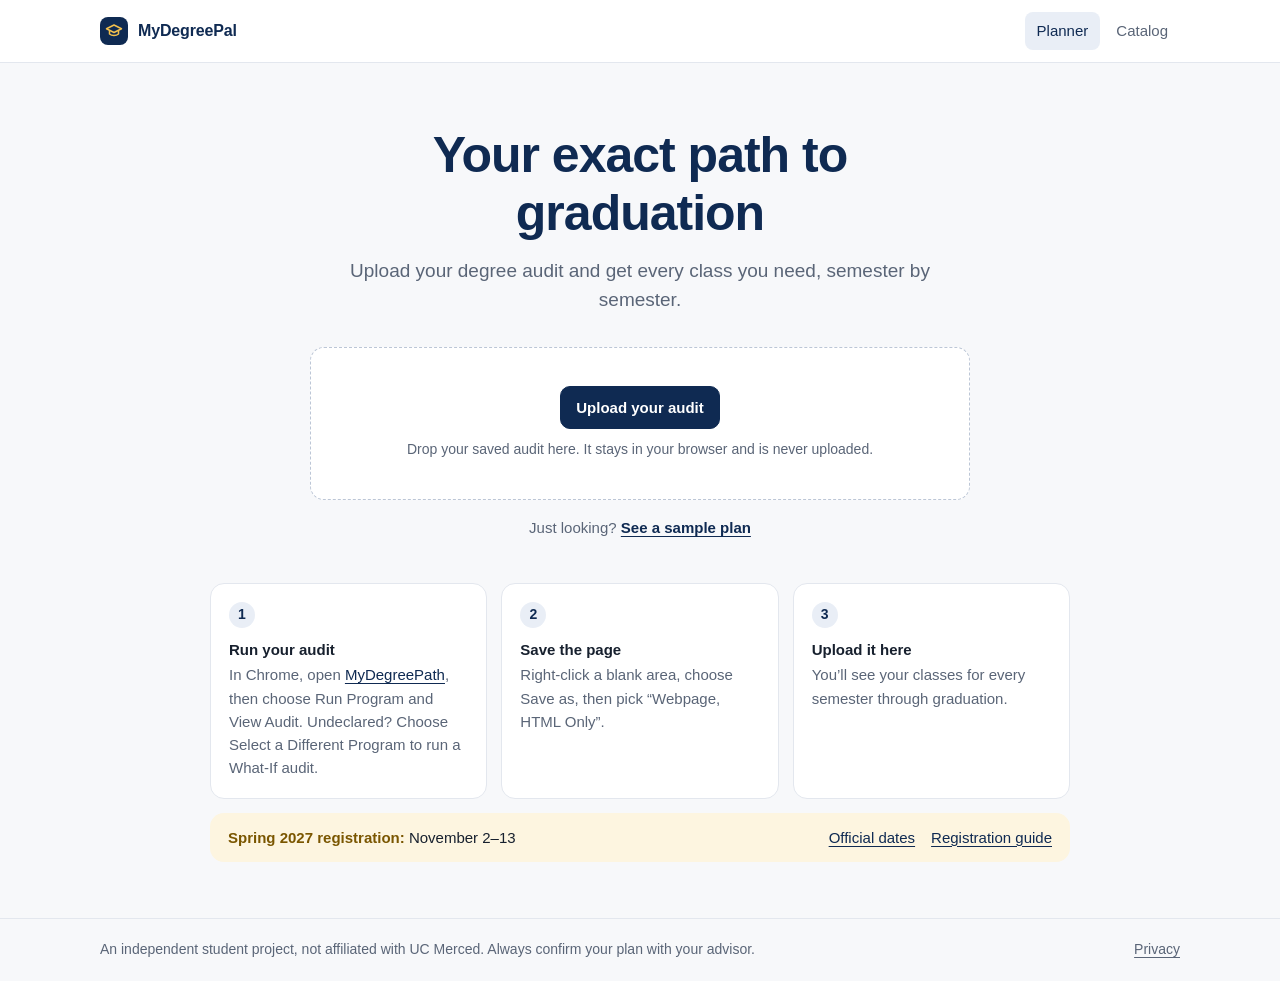
==== index.html @ 47ea7c21 "Mirror of live mydegreepal.vercel.app (2026-11-03)" ====
<!doctype html>
<html lang="en">
<head>
  <meta charset="utf-8">
  <meta name="viewport" content="width=device-width, initial-scale=1">
  <title>MyDegreePal — Your exact path to graduation</title>
  <meta name="description" content="Upload your UC Merced degree audit and get every class you need, semester by semester, to graduate on time.">
  <link rel="stylesheet" href="css/style.css">
</head>
<body>
  <a class="skip" href="#main">Skip to content</a>
  <header class="site-header">
    <div class="wrap">
      <a class="brand" href="index.html" id="home-link">
        <span class="brand-mark" aria-hidden="true"><svg width="18" height="18" viewBox="0 0 24 24" fill="none" stroke="#f3c04d" stroke-width="2" stroke-linecap="round" stroke-linejoin="round"><path d="M2 9l10-5 10 5-10 5z"/><path d="M6 11.5V16c3 2.5 9 2.5 12 0v-4.5"/></svg></span>
        MyDegreePal
      </a>
      <nav class="site-nav" aria-label="Main">
        <a href="index.html" aria-current="page">Planner</a>
        <a href="catalog.html">Catalog</a>
      </nav>
    </div>
  </header>

  <main id="main">
    <section id="landing" class="wrap">
      <div class="hero">
        <h1>Your exact path to graduation</h1>
        <p class="lede">Upload your degree audit and get every class you need, semester by semester.</p>
        <div class="dropzone" id="dropzone">
          <span class="btn btn-primary">Upload your audit</span>
          <input id="audit-file" type="file" accept=".html,.htm" aria-label="Upload your degree audit">
          <p class="hint">Drop your saved audit here. It stays in your browser and is never uploaded.</p>
        </div>
        <p class="upload-error" id="upload-error" role="alert" hidden></p>
        <p class="alt-action">Just looking? <button class="link-btn" id="sample-btn" type="button">See a sample plan</button></p>
      </div>

      <ol class="steps" aria-label="How to get your audit">
        <li><strong>Run your audit</strong>In Chrome, open <a href="https://ucmerced.uachieve.com/selfservice/" target="_blank" rel="noreferrer">MyDegreePath</a>, then choose Run Program and View Audit. Undeclared? Choose Select a Different Program to run a What-If audit.</li>
        <li><strong>Save the page</strong>Right-click a blank area, choose Save as, then pick “Webpage, HTML Only”.</li>
        <li><strong>Upload it here</strong>You’ll see your classes for every semester through graduation.</li>
      </ol>

      <div class="notice">
        <span><strong>Spring 2027 registration:</strong> November 2–13</span>
        <span class="notice-links">
          <a href="https://registrar.ucmerced.edu/schedules/academic-calendar/academic-calendar-2026-2027" target="_blank" rel="noreferrer">Official dates</a>
          <a href="https://registrar.ucmerced.edu/register" target="_blank" rel="noreferrer">Registration guide</a>
        </span>
      </div>
    </section>

    <section id="plan" class="wrap plan" hidden></section>
  </main>

  <footer class="site-footer">
    <div class="wrap">
      <span>An independent student project, not affiliated with UC Merced. Always confirm your plan with your advisor.</span>
      <a href="privacy.html">Privacy</a>
    </div>
  </footer>

  <script src="js/audit.js"></script>
  <script src="js/planner.js"></script>
  <script src="js/app.js"></script>
</body>
</html>
---- css/style.css ----
:root {
  --navy: #0f2a52;
  --navy-soft: #e9eef6;
  --gold: #e6a817;
  --gold-soft: #fdf5e0;
  --gold-ink: #7a5600;
  --green: #17734a;
  --green-soft: #e4f4ec;
  --red: #a93226;
  --red-soft: #fbeae8;
  --ink: #17202e;
  --muted: #5a6577;
  --line: #e3e7ee;
  --bg: #f7f8fa;
  --card: #fff;
  --radius: 14px;
  --shadow: 0 1px 2px rgba(15, 42, 82, .05);
}

* { box-sizing: border-box; }
html { -webkit-text-size-adjust: 100%; }
body {
  margin: 0; background: var(--bg); color: var(--ink);
  font: 16px/1.55 -apple-system, BlinkMacSystemFont, "Segoe UI", Roboto, "Helvetica Neue", Arial, sans-serif;
  display: flex; flex-direction: column; min-height: 100vh;
}
main { flex: 1; width: 100%; }
h1, h2, h3 { line-height: 1.15; margin: 0; letter-spacing: -.02em; }
p { margin: 0; }
a { color: var(--navy); text-underline-offset: 3px; }
button, select, input { font: inherit; color: inherit; }
button { cursor: pointer; }
:focus-visible { outline: 2px solid var(--navy); outline-offset: 2px; border-radius: 6px; }
[hidden] { display: none !important; }

.skip { position: absolute; left: -999px; }
.skip:focus { left: 12px; top: 12px; background: #fff; padding: 8px 12px; z-index: 20; }
.wrap { max-width: 1120px; margin: 0 auto; padding: 0 20px; }

/* header */
.site-header { background: #fff; border-bottom: 1px solid var(--line); position: sticky; top: 0; z-index: 10; }
.site-header .wrap { display: flex; align-items: center; justify-content: space-between; height: 62px; }
.brand { display: flex; align-items: center; gap: 10px; font-weight: 700; color: var(--navy); text-decoration: none; letter-spacing: -.01em; }
.brand-mark { width: 28px; height: 28px; border-radius: 8px; background: var(--navy); display: grid; place-items: center; }
.site-nav { display: flex; gap: 4px; }
.site-nav a { padding: 7px 12px; border-radius: 8px; color: var(--muted); text-decoration: none; font-size: 15px; font-weight: 500; }
.site-nav a:hover { color: var(--navy); background: var(--bg); }
.site-nav a[aria-current="page"] { color: var(--navy); background: var(--navy-soft); }

/* footer */
.site-footer { border-top: 1px solid var(--line); margin-top: 56px; padding: 20px 0; color: var(--muted); font-size: 14px; }
.site-footer .wrap { display: flex; justify-content: space-between; gap: 16px; flex-wrap: wrap; }
.site-footer a { color: var(--muted); }

/* buttons */
.btn { display: inline-flex; align-items: center; justify-content: center; gap: 8px; border: 1px solid var(--line); background: #fff; color: var(--navy); font-weight: 600; font-size: 15px; padding: 9px 15px; border-radius: 10px; text-decoration: none; }
.btn:hover { border-color: #c5cdda; }
.btn-primary { background: var(--navy); border-color: var(--navy); color: #fff; }
.btn-primary:hover { background: #17396c; border-color: #17396c; }
.link-btn { background: none; border: 0; padding: 0; color: var(--navy); font-weight: 600; text-decoration: underline; text-underline-offset: 3px; }

/* landing */
.hero { max-width: 660px; margin: 0 auto; padding: 64px 0 0; text-align: center; }
.hero h1 { font-size: clamp(34px, 6vw, 50px); font-weight: 750; color: var(--navy); }
.hero .lede { margin-top: 14px; font-size: 19px; color: var(--muted); }
.dropzone { position: relative; margin-top: 32px; background: #fff; border: 1.5px dashed #bcc6d6; border-radius: var(--radius); padding: 38px 24px; transition: border-color .15s, background .15s; }
.dropzone:hover, .dropzone.over { border-color: var(--navy); background: #fbfcfe; }
.dropzone input { position: absolute; inset: 0; width: 100%; height: 100%; opacity: 0; cursor: pointer; }
.dropzone:focus-within { outline: 2px solid var(--navy); outline-offset: 2px; }
.dropzone .hint { margin-top: 10px; font-size: 14px; color: var(--muted); }
.upload-error { margin-top: 14px; padding: 11px 14px; border-radius: 10px; background: var(--red-soft); color: var(--red); font-size: 15px; text-align: left; }
.alt-action { margin-top: 16px; font-size: 15px; color: var(--muted); }
.steps { list-style: none; counter-reset: s; margin: 44px auto 0; padding: 0; max-width: 860px; display: grid; grid-template-columns: repeat(3, 1fr); gap: 14px; text-align: left; }
.steps li { counter-increment: s; background: #fff; border: 1px solid var(--line); border-radius: var(--radius); padding: 18px; font-size: 15px; color: var(--muted); }
.steps li::before { content: counter(s); display: grid; place-items: center; width: 26px; height: 26px; margin-bottom: 10px; border-radius: 50%; background: var(--navy-soft); color: var(--navy); font-weight: 700; font-size: 14px; }
.steps strong { display: block; color: var(--ink); margin-bottom: 2px; }
.notice { max-width: 860px; margin: 14px auto 0; background: var(--gold-soft); border-radius: var(--radius); padding: 13px 18px; font-size: 15px; display: flex; justify-content: space-between; gap: 12px; flex-wrap: wrap; }
.notice strong { color: var(--gold-ink); }
.notice-links { display: flex; gap: 16px; }

/* plan summary */
.plan { padding-top: 30px; }
.eyebrow { font-size: 15px; color: var(--muted); }
.result-head { display: flex; align-items: flex-start; justify-content: space-between; gap: 16px; flex-wrap: wrap; }
.result-title { display: flex; align-items: center; gap: 12px; flex-wrap: wrap; margin-top: 6px; }
.result-title h1 { font-size: clamp(28px, 4.6vw, 38px); color: var(--navy); font-weight: 750; }
.chip { display: inline-block; font-size: 13px; font-weight: 650; padding: 3px 10px; border-radius: 999px; white-space: nowrap; }
.chip-good { background: var(--green-soft); color: var(--green); }
.chip-warn { background: var(--red-soft); color: var(--red); }
.chip-info { background: var(--navy-soft); color: var(--navy); }
.chip-gold { background: var(--gold-soft); color: var(--gold-ink); }
.chip-plain { background: var(--bg); color: var(--muted); }
.result-sub { margin-top: 8px; color: var(--muted); max-width: 680px; }
.head-actions { display: flex; gap: 8px; }

.progress { margin-top: 22px; background: #fff; border: 1px solid var(--line); border-radius: var(--radius); padding: 16px 18px; box-shadow: var(--shadow); }
.bar { display: flex; height: 10px; border-radius: 999px; overflow: hidden; background: var(--line); }
.bar span { display: block; }
.bar .b-done { background: var(--navy); }
.bar .b-now { background: #6f8ab3; }
.bar .b-plan { background: var(--gold); }
.legend { display: flex; flex-wrap: wrap; gap: 6px 20px; margin-top: 11px; font-size: 14px; color: var(--muted); }
.legend i { display: inline-block; width: 9px; height: 9px; border-radius: 50%; margin-right: 6px; }
.legend b { color: var(--ink); font-weight: 650; }

.controls { display: flex; flex-wrap: wrap; gap: 14px 26px; align-items: flex-end; margin-top: 18px; }
.control label, .control .label { display: block; font-size: 13px; font-weight: 600; color: var(--muted); margin-bottom: 5px; }
.control select { background: #fff; border: 1px solid var(--line); border-radius: 9px; padding: 7px 10px; min-width: 190px; }
.segments { display: inline-flex; background: #fff; border: 1px solid var(--line); border-radius: 9px; padding: 2px; }
.segments button { border: 0; background: none; padding: 5px 13px; border-radius: 7px; font-weight: 600; color: var(--muted); }
.segments button[aria-pressed="true"] { background: var(--navy); color: #fff; }
.control label.switch { display: inline-flex; align-items: center; gap: 8px; height: 37px; margin: 0; font-size: 15px; font-weight: 400; color: var(--ink); cursor: pointer; }
.switch input { width: 18px; height: 18px; margin: 0; accent-color: var(--navy); }

.fix { margin-top: 16px; background: var(--gold-soft); border-radius: var(--radius); padding: 13px 18px; display: flex; justify-content: space-between; align-items: center; gap: 12px; flex-wrap: wrap; }

.whatif { margin-top: 20px; background: var(--navy); color: #dfe7f3; border-radius: var(--radius); padding: 20px 22px; }
.whatif h2 { color: #fff; font-size: 20px; margin-bottom: 4px; }
.whatif ol { margin: 12px 0 16px; padding-left: 20px; display: grid; gap: 4px; }
.whatif a { color: #fff; }
.whatif b { color: #fff; font-weight: 600; }
.whatif .btn-primary { background: #f3c04d; border-color: #f3c04d; color: var(--navy); }
.whatif .btn-primary:hover { background: #f7cf72; border-color: #f7cf72; }

/* layout */
.plan-grid { display: grid; grid-template-columns: minmax(0, 1fr) 300px; gap: 22px; margin-top: 22px; align-items: start; }
.semesters { display: grid; gap: 16px; }

.semester { background: #fff; border: 1px solid var(--line); border-radius: var(--radius); box-shadow: var(--shadow); overflow: hidden; }
.semester-head { display: flex; align-items: center; justify-content: space-between; gap: 10px; padding: 14px 18px; border-bottom: 1px solid var(--line); }
.semester-head h2 { font-size: 19px; color: var(--navy); white-space: nowrap; }
.semester-meta { display: flex; align-items: center; gap: 10px; font-size: 14px; color: var(--muted); white-space: nowrap; }
.semester-note { padding: 9px 18px; background: var(--gold-soft); color: var(--gold-ink); font-size: 14px; }
.course-list { list-style: none; margin: 0; padding: 0; }
.course + .course { border-top: 1px solid var(--line); }
.course-row { width: 100%; display: grid; grid-template-columns: 92px minmax(0, 1fr) auto 26px 16px; gap: 10px; align-items: center; background: none; border: 0; text-align: left; padding: 11px 18px; }
.course-row:hover { background: #fafbfd; }
.c-code { font-weight: 700; color: var(--navy); white-space: nowrap; font-size: 15px; }
.c-title { display: block; font-weight: 500; overflow: hidden; text-overflow: ellipsis; }
.c-why { display: block; font-size: 13.5px; color: var(--muted); overflow: hidden; text-overflow: ellipsis; white-space: nowrap; }
.c-units { text-align: right; font-variant-numeric: tabular-nums; color: var(--muted); font-size: 15px; }
.chev { width: 14px; height: 14px; color: #9aa5b5; transition: transform .15s; }
.course-row[aria-expanded="true"] .chev { transform: rotate(90deg); }
.course-detail { padding: 2px 18px 16px 120px; font-size: 15px; color: var(--muted); display: grid; gap: 9px; }
.course-detail b { color: var(--ink); font-weight: 600; }
.course-detail ul { margin: 0; padding-left: 18px; }
.swap { display: flex; align-items: center; gap: 8px; flex-wrap: wrap; }
.swap select { background: #fff; border: 1px solid var(--line); border-radius: 8px; padding: 5px 8px; max-width: 100%; }
.slot .c-code { color: var(--gold-ink); font-weight: 650; }

/* sidebar */
.rail { display: grid; gap: 16px; position: sticky; top: 78px; }
.panel { background: #fff; border: 1px solid var(--line); border-radius: var(--radius); padding: 16px 18px; font-size: 15px; box-shadow: var(--shadow); }
.panel h2 { font-size: 16px; color: var(--navy); letter-spacing: -.01em; margin-bottom: 8px; }
.panel ul { margin: 0; padding-left: 18px; display: grid; gap: 6px; color: var(--muted); }
.panel p { color: var(--muted); }
.panel p + p { margin-top: 8px; }

.done { background: #fff; border: 1px solid var(--line); border-radius: var(--radius); padding: 28px; text-align: center; }

/* catalog + article pages */
.page-head { padding: 34px 0 20px; }
.page-head h1 { font-size: 32px; color: var(--navy); }
.page-head p { color: var(--muted); margin-top: 6px; }
.filters { display: grid; grid-template-columns: minmax(0, 1fr) 210px 210px; gap: 10px; }
.filters input, .filters select { width: 100%; background: #fff; border: 1px solid var(--line); border-radius: 10px; padding: 10px 12px; }
.result-count { margin: 16px 0 8px; font-size: 14px; color: var(--muted); }
.catalog-list { background: #fff; border: 1px solid var(--line); border-radius: var(--radius); overflow: hidden; }
.catalog-list details + details { border-top: 1px solid var(--line); }
.catalog-list summary { display: grid; grid-template-columns: 100px minmax(0, 1fr) auto 60px; gap: 10px; align-items: center; padding: 12px 18px; cursor: pointer; list-style: none; }
.catalog-list summary::-webkit-details-marker { display: none; }
.catalog-list summary:hover { background: #fafbfd; }
.catalog-units { text-align: right; color: var(--muted); font-size: 14px; white-space: nowrap; }
.catalog-body { padding: 0 18px 16px 128px; color: var(--muted); font-size: 15px; display: grid; gap: 8px; }
.catalog-body b { color: var(--ink); font-weight: 600; }
.more { display: flex; justify-content: center; margin-top: 16px; }

.article { max-width: 720px; }
.article h2 { font-size: 20px; color: var(--navy); margin: 28px 0 8px; }
.article p { color: #3b4557; }
.article p + p { margin-top: 10px; }

@media (max-width: 900px) {
  .plan-grid { grid-template-columns: minmax(0, 1fr); }
  .rail { position: static; }
  .steps { grid-template-columns: minmax(0, 1fr); }
}
@media (max-width: 620px) {
  .hero { padding-top: 40px; }
  .course-row { grid-template-columns: minmax(0, 1fr) auto 16px; gap: 2px 10px; padding: 11px 14px; }
  .semester-head h2 { font-size: 18px; }
  .semester-meta { gap: 7px; font-size: 13px; }
  .semester-meta .chip { font-size: 12px; padding: 2px 8px; }
  .course-row .c-code { grid-column: 1; }
  .course-row .c-main { grid-column: 1 / -1; grid-row: 2; }
  .course-row .c-tag { display: none; }
  .course-row .c-units { grid-column: 2; grid-row: 1; }
  .course-row .chev { grid-column: 3; grid-row: 1; }
  .c-why { white-space: normal; }
  .course-detail { padding: 2px 14px 14px; }
  .semester-head { padding: 12px 14px; }
  .filters { grid-template-columns: minmax(0, 1fr); }
  .catalog-list summary { grid-template-columns: 84px minmax(0, 1fr) auto; }
  .catalog-list summary .chip { display: none; }
  .catalog-body { padding: 0 18px 14px; }
  .control, .control select { width: 100%; }
}

@media print {
  body { background: #fff; font-size: 12px; }
  .site-header, .site-footer, .controls, .head-actions, .fix, .whatif .btn, .chev, .swap, .rail .no-print { display: none !important; }
  .plan-grid { display: block; }
  .rail { position: static; margin-top: 12px; }
  .semester, .panel, .progress { box-shadow: none; break-inside: avoid; }
  .bar span { -webkit-print-color-adjust: exact; print-color-adjust: exact; }
}
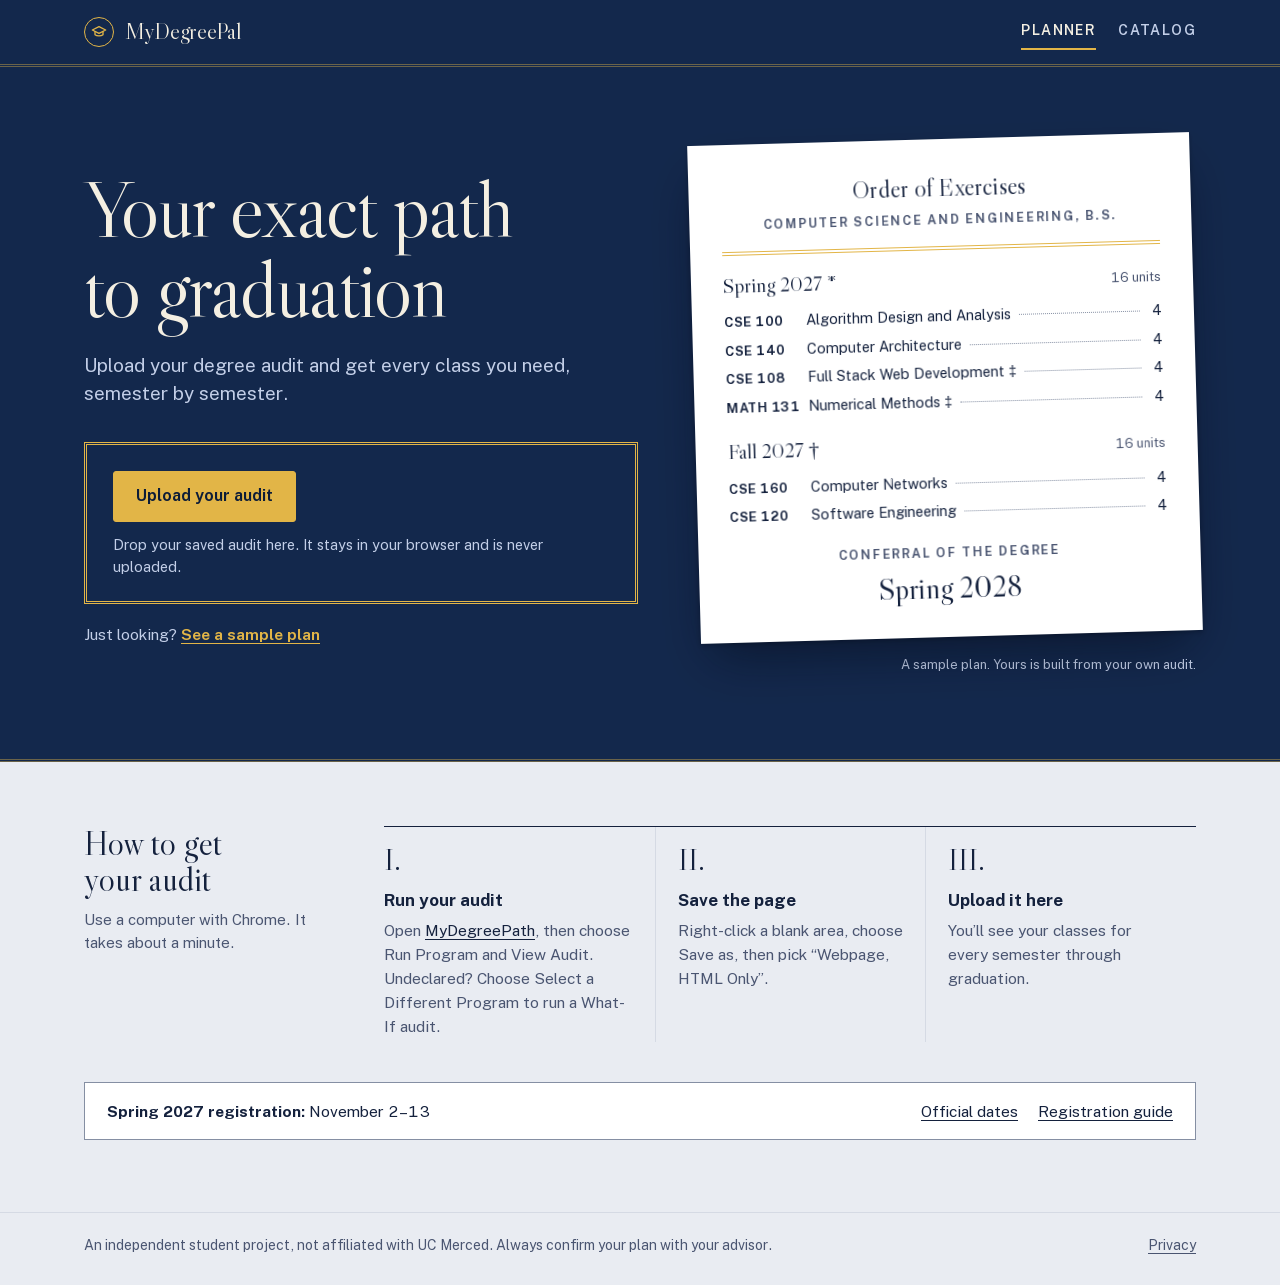
==== commit 37def956: "Redesign as a commencement program; fix planner, parser, a11y and hosting issues - New visual world:" ====
--- a/index.html
+++ b/index.html
@@ -5,6 +5,22 @@
   <meta name="viewport" content="width=device-width, initial-scale=1">
   <title>MyDegreePal — Your exact path to graduation</title>
   <meta name="description" content="Upload your UC Merced degree audit and get every class you need, semester by semester, to graduate on time.">
+  <link rel="canonical" href="https://mydegreepal.vercel.app/">
+  <meta name="theme-color" content="#13284c">
+  <link rel="icon" href="favicon.svg" type="image/svg+xml">
+  <link rel="apple-touch-icon" href="apple-touch-icon.png">
+  <meta property="og:type" content="website">
+  <meta property="og:site_name" content="MyDegreePal">
+  <meta property="og:title" content="MyDegreePal — Your exact path to graduation">
+  <meta property="og:description" content="Upload your UC Merced degree audit and get every class you need, semester by semester. Private: your audit never leaves your browser.">
+  <meta property="og:url" content="https://mydegreepal.vercel.app/">
+  <meta property="og:image" content="https://mydegreepal.vercel.app/og.png">
+  <meta property="og:image:width" content="1200">
+  <meta property="og:image:height" content="630">
+  <meta property="og:image:alt" content="MyDegreePal: your exact path to graduation, shown as a printed program of semesters.">
+  <meta name="twitter:card" content="summary_large_image">
+  <link rel="preload" href="fonts/libre-caslon-display.woff2" as="font" type="font/woff2" crossorigin>
+  <link rel="preload" href="fonts/public-sans.woff2" as="font" type="font/woff2" crossorigin>
   <link rel="stylesheet" href="css/style.css">
 </head>
 <body>
@@ -12,7 +28,7 @@
   <header class="site-header">
     <div class="wrap">
       <a class="brand" href="index.html" id="home-link">
-        <span class="brand-mark" aria-hidden="true"><svg width="18" height="18" viewBox="0 0 24 24" fill="none" stroke="#f3c04d" stroke-width="2" stroke-linecap="round" stroke-linejoin="round"><path d="M2 9l10-5 10 5-10 5z"/><path d="M6 11.5V16c3 2.5 9 2.5 12 0v-4.5"/></svg></span>
+        <span class="brand-mark" aria-hidden="true"><svg width="16" height="16" viewBox="0 0 24 24" fill="none" stroke="#e2b547" stroke-width="2" stroke-linecap="round" stroke-linejoin="round"><path d="M2 9l10-5 10 5-10 5z"/><path d="M6 11.5V16c3 2.5 9 2.5 12 0v-4.5"/></svg></span>
         MyDegreePal
       </a>
       <nav class="site-nav" aria-label="Main">
@@ -23,35 +39,70 @@
   </header>
 
   <main id="main">
-    <section id="landing" class="wrap">
-      <div class="hero">
-        <h1>Your exact path to graduation</h1>
-        <p class="lede">Upload your degree audit and get every class you need, semester by semester.</p>
-        <div class="dropzone" id="dropzone">
-          <span class="btn btn-primary">Upload your audit</span>
-          <input id="audit-file" type="file" accept=".html,.htm" aria-label="Upload your degree audit">
-          <p class="hint">Drop your saved audit here. It stays in your browser and is never uploaded.</p>
+    <section id="landing">
+      <div class="cover">
+        <div class="wrap cover-grid">
+          <div class="cover-copy">
+            <h1 id="landing-title" tabindex="-1">Your exact path to graduation</h1>
+            <p class="lede">Upload your degree audit and get every class you need, semester by semester.</p>
+            <div class="dropzone" id="dropzone">
+              <span class="btn btn-gold">Upload your audit</span>
+              <input id="audit-file" type="file" accept=".html,.htm" aria-label="Upload your degree audit" aria-describedby="drop-hint">
+              <p class="hint" id="drop-hint">Drop your saved audit here. It stays in your browser and is never uploaded.</p>
+            </div>
+            <p class="upload-error" id="upload-error" role="alert" hidden></p>
+            <p class="alt-action">Just looking? <button class="link-btn" id="sample-btn" type="button">See a sample plan</button></p>
+          </div>
+
+          <figure class="specimen">
+            <div class="specimen-page" aria-hidden="true">
+              <p class="specimen-title">Order of Exercises</p>
+              <p class="specimen-sub smallcaps">Computer Science and Engineering, B.S.</p>
+              <div class="rule-double"></div>
+              <p class="term-head">Spring 2027 * <span>16 units</span></p>
+              <ol>
+                <li><b>CSE 100</b><span class="lead"><span>Algorithm Design and Analysis</span></span><span>4</span></li>
+                <li><b>CSE 140</b><span class="lead"><span>Computer Architecture</span></span><span>4</span></li>
+                <li><b>CSE 108</b><span class="lead"><span>Full Stack Web Development ‡</span></span><span>4</span></li>
+                <li><b>MATH 131</b><span class="lead"><span>Numerical Methods ‡</span></span><span>4</span></li>
+              </ol>
+              <p class="term-head fall">Fall 2027 † <span>16 units</span></p>
+              <ol class="fall">
+                <li><b>CSE 160</b><span class="lead"><span>Computer Networks</span></span><span>4</span></li>
+                <li><b>CSE 120</b><span class="lead"><span>Software Engineering</span></span><span>4</span></li>
+              </ol>
+              <p class="conferral-line"><span class="smallcaps">Conferral of the Degree</span><strong>Spring 2028</strong></p>
+            </div>
+            <figcaption>A sample plan. Yours is built from your own audit.</figcaption>
+          </figure>
         </div>
-        <p class="upload-error" id="upload-error" role="alert" hidden></p>
-        <p class="alt-action">Just looking? <button class="link-btn" id="sample-btn" type="button">See a sample plan</button></p>
       </div>
 
-      <ol class="steps" aria-label="How to get your audit">
-        <li><strong>Run your audit</strong>In Chrome, open <a href="https://ucmerced.uachieve.com/selfservice/" target="_blank" rel="noreferrer">MyDegreePath</a>, then choose Run Program and View Audit. Undeclared? Choose Select a Different Program to run a What-If audit.</li>
-        <li><strong>Save the page</strong>Right-click a blank area, choose Save as, then pick “Webpage, HTML Only”.</li>
-        <li><strong>Upload it here</strong>You’ll see your classes for every semester through graduation.</li>
-      </ol>
+      <div class="wrap">
+        <div class="instructions">
+          <div>
+            <h2>How to get your audit</h2>
+            <p>Use a computer with Chrome. It takes about a minute.</p>
+          </div>
+          <ol class="steps">
+            <li><strong>Run your audit</strong>Open <a href="https://ucmerced.uachieve.com/selfservice/" target="_blank" rel="noreferrer">MyDegreePath</a>, then choose Run Program and View Audit. Undeclared? Choose Select a Different Program to run a What-If audit.</li>
+            <li><strong>Save the page</strong>Right-click a blank area, choose Save as, then pick “Webpage, HTML Only”.</li>
+            <li><strong>Upload it here</strong>You’ll see your classes for every semester through graduation.</li>
+          </ol>
+        </div>
 
-      <div class="notice">
-        <span><strong>Spring 2027 registration:</strong> November 2–13</span>
-        <span class="notice-links">
-          <a href="https://registrar.ucmerced.edu/schedules/academic-calendar/academic-calendar-2026-2027" target="_blank" rel="noreferrer">Official dates</a>
-          <a href="https://registrar.ucmerced.edu/register" target="_blank" rel="noreferrer">Registration guide</a>
-        </span>
+        <div class="notice">
+          <span><strong>Spring 2027 registration:</strong> November 2–13</span>
+          <span class="notice-links">
+            <a href="https://registrar.ucmerced.edu/schedules/academic-calendar/academic-calendar-2026-2027" target="_blank" rel="noreferrer">Official dates</a>
+            <a href="https://registrar.ucmerced.edu/register" target="_blank" rel="noreferrer">Registration guide</a>
+          </span>
+        </div>
       </div>
     </section>
 
-    <section id="plan" class="wrap plan" hidden></section>
+    <section id="plan" class="plan" hidden></section>
+    <p class="sr-only" id="plan-status" role="status" aria-live="polite"></p>
   </main>
 
   <footer class="site-footer">
--- a/css/style.css
+++ b/css/style.css
@@ -1,216 +1,389 @@
+/* MyDegreePal: the plan as a commencement program. Cover stock in regalia navy with gold foil,
+   interior on white program stock, status printed as reference marks. */
+
+@font-face { font-family: "Caslon Display"; src: url("../fonts/libre-caslon-display.woff2") format("woff2"); font-weight: 400; font-display: swap; }
+@font-face { font-family: "Public Sans"; src: url("../fonts/public-sans.woff2") format("woff2"); font-weight: 100 900; font-style: normal; font-display: swap; }
+@font-face { font-family: "Public Sans"; src: url("../fonts/public-sans-italic.woff2") format("woff2"); font-weight: 100 900; font-style: italic; font-display: swap; }
+
 :root {
-  --navy: #0f2a52;
-  --navy-soft: #e9eef6;
-  --gold: #e6a817;
-  --gold-soft: #fdf5e0;
-  --gold-ink: #7a5600;
-  --green: #17734a;
-  --green-soft: #e4f4ec;
-  --red: #a93226;
-  --red-soft: #fbeae8;
-  --ink: #17202e;
-  --muted: #5a6577;
-  --line: #e3e7ee;
-  --bg: #f7f8fa;
-  --card: #fff;
-  --radius: 14px;
-  --shadow: 0 1px 2px rgba(15, 42, 82, .05);
-}
+  --cover: #13284c;
+  --cover-deep: #0c1c38;
+  --cover-line: rgba(226, 181, 71, .42);
+  --foil: #e2b547;
+  --foil-bright: #f0c95f;
+  --ivory: #f4efe2;
+  --ivory-2: #c3cfe8;
+  --paper: #fff;
+  --ground: #e9ecf2;
+  --ink: #14213d;
+  --ink-2: #4a5571;
+  --rule: #d5dae4;
+  --rule-strong: #858fa3;
+  --flag: #a3311f;
+  --hood: var(--foil);
+  --hood-ink: var(--cover);
+  --display: "Caslon Display", "Libre Caslon Display", Georgia, serif;
+  --sans: "Public Sans", -apple-system, BlinkMacSystemFont, "Segoe UI", Roboto, Arial, sans-serif;
+  --ease-out: cubic-bezier(0.23, 1, 0.32, 1);
+  --wrap: 1160px;
+}
+
+/* academic hood velvet by discipline (American Council on Education costume code) */
+.hood-engineering { --hood: #e8742a; --hood-ink: #2b1405; }
+.hood-science { --hood: #f2b705; --hood-ink: #2b2000; }
+.hood-arts { --hood: #f7f5f0; --hood-ink: #14213d; }
+.hood-economics { --hood: #b8692f; --hood-ink: #fff; }
+.hood-business { --hood: #c4ad7c; --hood-ink: #231b0a; }
+.hood-health { --hood: #f2907c; --hood-ink: #2e0f08; }
 
 * { box-sizing: border-box; }
-html { -webkit-text-size-adjust: 100%; }
+html { -webkit-text-size-adjust: 100%; scrollbar-color: var(--rule-strong) var(--ground); }
 body {
-  margin: 0; background: var(--bg); color: var(--ink);
-  font: 16px/1.55 -apple-system, BlinkMacSystemFont, "Segoe UI", Roboto, "Helvetica Neue", Arial, sans-serif;
+  margin: 0; background: var(--ground); color: var(--ink);
+  font: 16px/1.55 var(--sans); font-variant-numeric: tabular-nums;
   display: flex; flex-direction: column; min-height: 100vh;
 }
+::selection { background: var(--foil); color: var(--cover-deep); }
 main { flex: 1; width: 100%; }
-h1, h2, h3 { line-height: 1.15; margin: 0; letter-spacing: -.02em; }
+h1, h2, h3 { line-height: 1.1; margin: 0; font-weight: 400; text-wrap: balance; }
 p { margin: 0; }
-a { color: var(--navy); text-underline-offset: 3px; }
+a { color: var(--ink); text-underline-offset: 3px; text-decoration-thickness: 1px; }
+a:hover { text-decoration-thickness: 2px; }
 button, select, input { font: inherit; color: inherit; }
+input, select { caret-color: var(--cover); }
 button { cursor: pointer; }
-:focus-visible { outline: 2px solid var(--navy); outline-offset: 2px; border-radius: 6px; }
+:focus-visible { outline: 2px solid var(--cover); outline-offset: 3px; border-radius: 2px; }
 [hidden] { display: none !important; }
+[tabindex="-1"]:focus { outline: none; }
+.sr-only { position: absolute; width: 1px; height: 1px; padding: 0; margin: -1px; overflow: hidden; clip: rect(0 0 0 0); white-space: nowrap; border: 0; }
 
 .skip { position: absolute; left: -999px; }
-.skip:focus { left: 12px; top: 12px; background: #fff; padding: 8px 12px; z-index: 20; }
-.wrap { max-width: 1120px; margin: 0 auto; padding: 0 20px; }
-
-/* header */
-.site-header { background: #fff; border-bottom: 1px solid var(--line); position: sticky; top: 0; z-index: 10; }
-.site-header .wrap { display: flex; align-items: center; justify-content: space-between; height: 62px; }
-.brand { display: flex; align-items: center; gap: 10px; font-weight: 700; color: var(--navy); text-decoration: none; letter-spacing: -.01em; }
-.brand-mark { width: 28px; height: 28px; border-radius: 8px; background: var(--navy); display: grid; place-items: center; }
-.site-nav { display: flex; gap: 4px; }
-.site-nav a { padding: 7px 12px; border-radius: 8px; color: var(--muted); text-decoration: none; font-size: 15px; font-weight: 500; }
-.site-nav a:hover { color: var(--navy); background: var(--bg); }
-.site-nav a[aria-current="page"] { color: var(--navy); background: var(--navy-soft); }
-
-/* footer */
-.site-footer { border-top: 1px solid var(--line); margin-top: 56px; padding: 20px 0; color: var(--muted); font-size: 14px; }
+.skip:focus { left: 12px; top: 12px; background: var(--paper); color: var(--ink); padding: 8px 12px; z-index: 30; }
+.wrap { max-width: var(--wrap); margin: 0 auto; padding-inline: 24px; }
+.smallcaps { font-size: 12.5px; font-weight: 650; letter-spacing: .14em; text-transform: uppercase; }
+
+/* ---- header: the cover's top edge -------------------------------------------- */
+.site-header { background: var(--cover); color: var(--ivory); border-bottom: 3px double var(--cover-line); position: sticky; top: 0; z-index: 10; }
+.site-header .wrap { display: flex; align-items: center; justify-content: space-between; height: 64px; }
+.brand { display: flex; align-items: center; gap: 11px; color: var(--ivory); text-decoration: none; font-family: var(--display); font-size: 23px; letter-spacing: -.005em; }
+.brand-mark { width: 30px; height: 30px; border: 1px solid var(--foil); border-radius: 50%; display: grid; place-items: center; }
+.site-nav { display: flex; gap: 22px; }
+.site-nav a { padding: 6px 0; color: var(--ivory-2); text-decoration: none; font-size: 14px; font-weight: 600; letter-spacing: .1em; text-transform: uppercase; border-bottom: 2px solid transparent; }
+.site-nav a:hover { color: var(--ivory); }
+.site-nav a[aria-current="page"] { color: var(--ivory); border-bottom-color: var(--foil); }
+.site-header :focus-visible, .cover :focus-visible, .plan-cover :focus-visible, .whatif :focus-visible { outline-color: var(--foil); }
+
+/* ---- footer: colophon ---------------------------------------------------------- */
+.site-footer { border-top: 1px solid var(--rule); margin-top: 72px; padding: 22px 0 28px; color: var(--ink-2); font-size: 14px; }
 .site-footer .wrap { display: flex; justify-content: space-between; gap: 16px; flex-wrap: wrap; }
-.site-footer a { color: var(--muted); }
-
-/* buttons */
-.btn { display: inline-flex; align-items: center; justify-content: center; gap: 8px; border: 1px solid var(--line); background: #fff; color: var(--navy); font-weight: 600; font-size: 15px; padding: 9px 15px; border-radius: 10px; text-decoration: none; }
-.btn:hover { border-color: #c5cdda; }
-.btn-primary { background: var(--navy); border-color: var(--navy); color: #fff; }
-.btn-primary:hover { background: #17396c; border-color: #17396c; }
-.link-btn { background: none; border: 0; padding: 0; color: var(--navy); font-weight: 600; text-decoration: underline; text-underline-offset: 3px; }
-
-/* landing */
-.hero { max-width: 660px; margin: 0 auto; padding: 64px 0 0; text-align: center; }
-.hero h1 { font-size: clamp(34px, 6vw, 50px); font-weight: 750; color: var(--navy); }
-.hero .lede { margin-top: 14px; font-size: 19px; color: var(--muted); }
-.dropzone { position: relative; margin-top: 32px; background: #fff; border: 1.5px dashed #bcc6d6; border-radius: var(--radius); padding: 38px 24px; transition: border-color .15s, background .15s; }
-.dropzone:hover, .dropzone.over { border-color: var(--navy); background: #fbfcfe; }
+.site-footer a { color: var(--ink-2); }
+
+/* ---- buttons ------------------------------------------------------------------- */
+.btn {
+  display: inline-flex; align-items: center; justify-content: center; gap: 8px;
+  border: 1px solid var(--rule-strong); background: var(--paper); color: var(--ink);
+  font-weight: 650; font-size: 15px; padding: 10px 18px; border-radius: 3px; text-decoration: none;
+  transition: background-color 160ms var(--ease-out), border-color 160ms var(--ease-out), transform 120ms var(--ease-out);
+}
+.btn:hover { border-color: var(--ink); }
+.btn:active { transform: translateY(1px); }
+.btn-gold { background: var(--foil); border-color: var(--foil); color: var(--cover-deep); }
+.btn-gold:hover { background: var(--foil-bright); border-color: var(--foil-bright); }
+.btn-ghost { background: transparent; border-color: var(--cover-line); color: var(--ivory); }
+.btn-ghost:hover { border-color: var(--foil); background: rgba(226, 181, 71, .08); }
+.link-btn { background: none; border: 0; padding: 0; color: inherit; font-weight: 650; text-decoration: underline; text-underline-offset: 3px; }
+.link-btn:hover { text-decoration-thickness: 2px; }
+
+/* ---- landing: the program cover ------------------------------------------------- */
+.cover { background: var(--cover); color: var(--ivory); border-bottom: 3px double var(--cover-line); overflow: hidden; }
+.cover-grid { display: grid; grid-template-columns: minmax(0, 1.05fr) minmax(0, .95fr); gap: 56px; align-items: center; padding-top: 72px; padding-bottom: 84px; }
+.cover h1 { font-family: var(--display); font-size: clamp(46px, 6.4vw, 80px); line-height: 1; letter-spacing: -.02em; color: var(--ivory); }
+.cover .lede { margin-top: 22px; font-size: 19px; line-height: 1.5; color: var(--ivory-2); max-width: 30em; }
+.dropzone {
+  position: relative; margin-top: 34px; padding: 26px 26px 22px;
+  border: 3px double var(--foil); display: grid; justify-items: start; gap: 12px;
+  transition: background-color 200ms var(--ease-out);
+}
+.dropzone:hover, .dropzone.over { background: rgba(226, 181, 71, .08); }
 .dropzone input { position: absolute; inset: 0; width: 100%; height: 100%; opacity: 0; cursor: pointer; }
-.dropzone:focus-within { outline: 2px solid var(--navy); outline-offset: 2px; }
-.dropzone .hint { margin-top: 10px; font-size: 14px; color: var(--muted); }
-.upload-error { margin-top: 14px; padding: 11px 14px; border-radius: 10px; background: var(--red-soft); color: var(--red); font-size: 15px; text-align: left; }
-.alt-action { margin-top: 16px; font-size: 15px; color: var(--muted); }
-.steps { list-style: none; counter-reset: s; margin: 44px auto 0; padding: 0; max-width: 860px; display: grid; grid-template-columns: repeat(3, 1fr); gap: 14px; text-align: left; }
-.steps li { counter-increment: s; background: #fff; border: 1px solid var(--line); border-radius: var(--radius); padding: 18px; font-size: 15px; color: var(--muted); }
-.steps li::before { content: counter(s); display: grid; place-items: center; width: 26px; height: 26px; margin-bottom: 10px; border-radius: 50%; background: var(--navy-soft); color: var(--navy); font-weight: 700; font-size: 14px; }
-.steps strong { display: block; color: var(--ink); margin-bottom: 2px; }
-.notice { max-width: 860px; margin: 14px auto 0; background: var(--gold-soft); border-radius: var(--radius); padding: 13px 18px; font-size: 15px; display: flex; justify-content: space-between; gap: 12px; flex-wrap: wrap; }
-.notice strong { color: var(--gold-ink); }
-.notice-links { display: flex; gap: 16px; }
-
-/* plan summary */
-.plan { padding-top: 30px; }
-.eyebrow { font-size: 15px; color: var(--muted); }
-.result-head { display: flex; align-items: flex-start; justify-content: space-between; gap: 16px; flex-wrap: wrap; }
-.result-title { display: flex; align-items: center; gap: 12px; flex-wrap: wrap; margin-top: 6px; }
-.result-title h1 { font-size: clamp(28px, 4.6vw, 38px); color: var(--navy); font-weight: 750; }
-.chip { display: inline-block; font-size: 13px; font-weight: 650; padding: 3px 10px; border-radius: 999px; white-space: nowrap; }
-.chip-good { background: var(--green-soft); color: var(--green); }
-.chip-warn { background: var(--red-soft); color: var(--red); }
-.chip-info { background: var(--navy-soft); color: var(--navy); }
-.chip-gold { background: var(--gold-soft); color: var(--gold-ink); }
-.chip-plain { background: var(--bg); color: var(--muted); }
-.result-sub { margin-top: 8px; color: var(--muted); max-width: 680px; }
-.head-actions { display: flex; gap: 8px; }
-
-.progress { margin-top: 22px; background: #fff; border: 1px solid var(--line); border-radius: var(--radius); padding: 16px 18px; box-shadow: var(--shadow); }
-.bar { display: flex; height: 10px; border-radius: 999px; overflow: hidden; background: var(--line); }
-.bar span { display: block; }
-.bar .b-done { background: var(--navy); }
-.bar .b-now { background: #6f8ab3; }
-.bar .b-plan { background: var(--gold); }
-.legend { display: flex; flex-wrap: wrap; gap: 6px 20px; margin-top: 11px; font-size: 14px; color: var(--muted); }
-.legend i { display: inline-block; width: 9px; height: 9px; border-radius: 50%; margin-right: 6px; }
-.legend b { color: var(--ink); font-weight: 650; }
-
-.controls { display: flex; flex-wrap: wrap; gap: 14px 26px; align-items: flex-end; margin-top: 18px; }
-.control label, .control .label { display: block; font-size: 13px; font-weight: 600; color: var(--muted); margin-bottom: 5px; }
-.control select { background: #fff; border: 1px solid var(--line); border-radius: 9px; padding: 7px 10px; min-width: 190px; }
-.segments { display: inline-flex; background: #fff; border: 1px solid var(--line); border-radius: 9px; padding: 2px; }
-.segments button { border: 0; background: none; padding: 5px 13px; border-radius: 7px; font-weight: 600; color: var(--muted); }
-.segments button[aria-pressed="true"] { background: var(--navy); color: #fff; }
-.control label.switch { display: inline-flex; align-items: center; gap: 8px; height: 37px; margin: 0; font-size: 15px; font-weight: 400; color: var(--ink); cursor: pointer; }
-.switch input { width: 18px; height: 18px; margin: 0; accent-color: var(--navy); }
-
-.fix { margin-top: 16px; background: var(--gold-soft); border-radius: var(--radius); padding: 13px 18px; display: flex; justify-content: space-between; align-items: center; gap: 12px; flex-wrap: wrap; }
-
-.whatif { margin-top: 20px; background: var(--navy); color: #dfe7f3; border-radius: var(--radius); padding: 20px 22px; }
-.whatif h2 { color: #fff; font-size: 20px; margin-bottom: 4px; }
-.whatif ol { margin: 12px 0 16px; padding-left: 20px; display: grid; gap: 4px; }
-.whatif a { color: #fff; }
-.whatif b { color: #fff; font-weight: 600; }
-.whatif .btn-primary { background: #f3c04d; border-color: #f3c04d; color: var(--navy); }
-.whatif .btn-primary:hover { background: #f7cf72; border-color: #f7cf72; }
-
-/* layout */
-.plan-grid { display: grid; grid-template-columns: minmax(0, 1fr) 300px; gap: 22px; margin-top: 22px; align-items: start; }
-.semesters { display: grid; gap: 16px; }
-
-.semester { background: #fff; border: 1px solid var(--line); border-radius: var(--radius); box-shadow: var(--shadow); overflow: hidden; }
-.semester-head { display: flex; align-items: center; justify-content: space-between; gap: 10px; padding: 14px 18px; border-bottom: 1px solid var(--line); }
-.semester-head h2 { font-size: 19px; color: var(--navy); white-space: nowrap; }
-.semester-meta { display: flex; align-items: center; gap: 10px; font-size: 14px; color: var(--muted); white-space: nowrap; }
-.semester-note { padding: 9px 18px; background: var(--gold-soft); color: var(--gold-ink); font-size: 14px; }
+.dropzone:focus-within { outline: 2px solid var(--foil); outline-offset: 4px; }
+.dropzone .btn { pointer-events: none; font-size: 16px; padding: 12px 22px; }
+.dropzone .hint { font-size: 14.5px; color: var(--ivory-2); }
+.dropzone.busy .hint { color: var(--ivory); font-weight: 600; }
+.upload-error { margin-top: 14px; padding: 12px 14px; background: var(--paper); color: var(--flag); font-size: 15px; font-weight: 550; border: 1px solid var(--flag); }
+.alt-action { margin-top: 18px; font-size: 15.5px; color: var(--ivory-2); }
+.alt-action .link-btn { color: var(--foil); }
+
+/* the opened program beside the cover: a real sample, set as a printed page */
+.specimen { margin: 0; position: relative; }
+.specimen-page {
+  background: var(--paper); color: var(--ink); padding: 30px 32px 26px; transform: rotate(-1.6deg);
+  box-shadow: 0 2px 4px rgba(4, 10, 24, .3), 0 24px 48px -12px rgba(4, 10, 24, .55);
+}
+.specimen-title { text-align: center; font-family: var(--display); font-size: 24px; letter-spacing: .01em; }
+.specimen-sub { text-align: center; color: var(--ink-2); margin-top: 4px; }
+.specimen .rule-double { margin: 16px 0 14px; }
+.specimen .term-head { font-family: var(--display); font-size: 21px; display: flex; justify-content: space-between; align-items: baseline; margin-top: 14px; }
+.specimen .term-head span { font-family: var(--sans); font-size: 13px; color: var(--ink-2); }
+.specimen ol { list-style: none; margin: 6px 0 0; padding: 0; font-size: 14.5px; }
+.specimen li { display: grid; grid-template-columns: 74px minmax(0, 1fr) auto; gap: 8px; align-items: baseline; padding: 3px 0; }
+.specimen li b { font-weight: 650; font-size: 13px; letter-spacing: .04em; }
+.specimen .lead { display: flex; align-items: baseline; min-width: 0; }
+.specimen .lead span { white-space: nowrap; overflow: hidden; text-overflow: ellipsis; }
+.specimen .lead::after { content: ""; flex: 1; min-width: 12px; margin: 0 4px 0 8px; border-bottom: 1.5px dotted var(--rule-strong); transform: translateY(-4px); }
+.specimen .conferral-line { margin-top: 18px; text-align: center; }
+.specimen .conferral-line span { display: block; color: var(--ink-2); }
+.specimen .conferral-line strong { display: block; font-family: var(--display); font-weight: 400; font-size: 30px; margin-top: 2px; }
+.specimen figcaption { margin-top: 18px; font-size: 13px; color: var(--ivory-2); text-align: right; }
+
+.rule-double { height: 4px; border-top: 1px solid var(--foil); border-bottom: 1px solid var(--foil); }
+
+/* instructions and the registration slip */
+.instructions { padding-top: 64px; display: grid; grid-template-columns: 260px minmax(0, 1fr); gap: 40px; }
+.instructions h2 { font-family: var(--display); font-size: 34px; line-height: 1.05; }
+.instructions h2 + p { margin-top: 10px; color: var(--ink-2); font-size: 15px; }
+.steps { margin: 0; padding: 0; list-style: none; counter-reset: s; display: grid; grid-template-columns: repeat(3, minmax(0, 1fr)); border-top: 1px solid var(--ink); }
+.steps li { counter-increment: s; padding: 18px 22px 4px 0; font-size: 15.5px; color: var(--ink-2); }
+.steps li + li { padding-left: 22px; border-left: 1px solid var(--rule); }
+.steps li::before { content: counter(s, upper-roman) "."; display: block; font-family: var(--display); font-size: 30px; color: var(--ink); line-height: 1; margin-bottom: 12px; }
+.steps strong { display: block; color: var(--ink); font-size: 17px; margin-bottom: 4px; }
+.notice {
+  margin-top: 40px; background: var(--paper); padding: 16px 22px; display: flex; justify-content: space-between; align-items: center;
+  gap: 12px 24px; flex-wrap: wrap; font-size: 15.5px; border: 1px solid var(--rule-strong);
+}
+.notice strong { font-weight: 700; }
+.notice-links { display: flex; gap: 20px; }
+
+/* ---- plan: cover band, hood band, then the interior sheet ---------------------- */
+.plan-cover { background: var(--cover); color: var(--ivory); }
+.plan-cover .wrap { display: grid; grid-template-columns: minmax(0, 1fr) auto; gap: 18px 32px; align-items: end; padding-top: 44px; padding-bottom: 36px; }
+.plan-cover h1 { font-family: var(--display); color: var(--ivory); letter-spacing: -.02em; }
+.plan-cover h1 .lead-in { display: block; font-size: clamp(22px, 2.6vw, 30px); color: var(--ivory-2); letter-spacing: -.005em; margin-bottom: 6px; }
+.plan-cover h1 .term { display: block; font-size: clamp(52px, 8.4vw, 104px); line-height: .95; }
+.plan-cover h1 .term-plain { display: block; font-size: clamp(40px, 5.6vw, 66px); line-height: 1; }
+.byline { margin-top: 18px; color: var(--foil); }
+.result-sub { margin-top: 10px; color: var(--ivory-2); max-width: 44em; font-size: 16px; }
+.standing { display: flex; align-items: center; gap: 14px; margin-top: 18px; color: var(--ivory); font-weight: 600; }
+.seal {
+  display: grid; place-items: center; width: 74px; height: 74px; border-radius: 50%; flex: none;
+  border: 3px double var(--foil); color: var(--foil); text-align: center;
+  font-size: 11px; font-weight: 750; letter-spacing: .14em; text-transform: uppercase; line-height: 1.15;
+}
+.seal-late { border-color: #f0a08f; color: #f0a08f; }
+.head-actions { display: flex; gap: 10px; flex-wrap: wrap; }
+
+.hood { height: 14px; background: var(--hood); border-bottom: 1px solid rgba(20, 33, 61, .12); }
+.hood-caption { display: flex; justify-content: flex-end; padding-top: 8px; color: var(--ink-2); }
+.hood-caption i { display: inline-block; width: 10px; height: 10px; border-radius: 50%; background: var(--hood); border: 1px solid rgba(20, 33, 61, .35); margin-right: 8px; transform: translateY(1px); }
+
+.sheet {
+  background: var(--paper); margin-top: 14px; padding: 34px 40px 44px;
+  box-shadow: 0 1px 2px rgba(20, 33, 61, .06), 0 18px 40px -24px rgba(20, 33, 61, .35);
+}
+
+/* units measure: earned, in progress, planned, against what the degree requires */
+.measure { display: grid; gap: 10px; }
+.bar { position: relative; display: flex; height: 12px; background: var(--ground); box-shadow: inset 0 0 0 1px var(--rule-strong); }
+.bar span { display: block; height: 100%; }
+.b-done { background: var(--cover); }
+.b-now { background: repeating-linear-gradient(135deg, var(--cover) 0 2px, #8796b3 2px 5px); }
+.b-plan { background: var(--hood); box-shadow: inset 0 0 0 1px rgba(20, 33, 61, .5); }
+.legend { display: flex; flex-wrap: wrap; gap: 6px 26px; font-size: 14.5px; color: var(--ink-2); }
+.legend b { color: var(--ink); font-weight: 700; }
+.legend i { display: inline-block; width: 12px; height: 12px; margin-right: 7px; transform: translateY(1px); box-shadow: inset 0 0 0 1px rgba(20, 33, 61, .5); }
+.legend .k-done { background: var(--cover); }
+.legend .k-now { background: repeating-linear-gradient(135deg, var(--cover) 0 2px, #8796b3 2px 5px); }
+.legend .k-plan { background: var(--hood); }
+
+.controls { display: flex; flex-wrap: wrap; gap: 16px 34px; align-items: flex-end; margin-top: 28px; padding: 18px 0; border-top: 1px solid var(--rule); border-bottom: 1px solid var(--rule); }
+.control label, .control .label { display: block; font-size: 12px; font-weight: 700; letter-spacing: .12em; text-transform: uppercase; color: var(--ink-2); margin-bottom: 7px; }
+.control select { background: var(--paper); border: 1px solid var(--rule-strong); border-radius: 3px; padding: 8px 10px; min-width: 210px; }
+.segments { display: inline-flex; border: 1px solid var(--rule-strong); border-radius: 3px; }
+.segments button { border: 0; background: none; padding: 7px 15px; font-weight: 650; color: var(--ink-2); transition: background-color 160ms var(--ease-out), color 160ms var(--ease-out); }
+.segments button + button { border-left: 1px solid var(--rule); }
+.segments button:hover { color: var(--ink); background: var(--ground); }
+.segments button[aria-pressed="true"] { background: var(--cover); color: var(--ivory); }
+.control label.switch { display: inline-flex; align-items: center; gap: 9px; height: 39px; margin: 0; font-size: 15px; font-weight: 450; letter-spacing: 0; text-transform: none; color: var(--ink); cursor: pointer; }
+.switch input { width: 18px; height: 18px; margin: 0; accent-color: var(--cover); }
+
+.fix {
+  margin-top: 22px; padding: 14px 18px; display: flex; justify-content: space-between; align-items: center; gap: 12px 18px; flex-wrap: wrap;
+  background: #fbf6e8; border: 1px solid var(--foil); font-size: 15.5px;
+}
+
+.whatif { margin-top: 26px; background: var(--cover-deep); color: var(--ivory-2); padding: 24px 26px; border: 1px solid var(--cover-line); }
+.whatif h2 { font-family: var(--display); color: var(--ivory); font-size: 28px; margin-bottom: 6px; }
+.whatif ol { margin: 14px 0 18px; padding-left: 22px; display: grid; gap: 5px; }
+.whatif a, .whatif b { color: var(--ivory); }
+.whatif b { font-weight: 650; }
+
+/* the order of exercises */
+.plan-grid { display: grid; grid-template-columns: minmax(0, 1fr) 290px; gap: 44px; margin-top: 34px; align-items: start; }
+.order-title { font-family: var(--display); font-size: 30px; text-align: center; }
+.order-title + .rule-double { margin: 12px auto 4px; max-width: 220px; }
+.semesters { display: grid; gap: 30px; margin-top: 22px; }
+.semester-head { display: flex; align-items: baseline; justify-content: space-between; gap: 12px; padding-bottom: 8px; border-bottom: 1px solid var(--ink); }
+.semester-head h2 { font-family: var(--display); font-size: 30px; letter-spacing: -.01em; display: flex; align-items: baseline; gap: 12px; }
+.semester-head .numeral { font-size: 18px; color: var(--ink-2); min-width: 2.2em; }
+.semester-head .mark { font-family: var(--sans); font-size: 20px; color: var(--ink-2); }
+.semester-meta { display: flex; align-items: baseline; gap: 16px; font-size: 14px; color: var(--ink-2); white-space: nowrap; }
+.semester-meta .smallcaps { font-size: 11.5px; }
+.semester-note { margin-top: 10px; padding: 9px 14px; background: #fbf6e8; font-size: 14.5px; }
 .course-list { list-style: none; margin: 0; padding: 0; }
-.course + .course { border-top: 1px solid var(--line); }
-.course-row { width: 100%; display: grid; grid-template-columns: 92px minmax(0, 1fr) auto 26px 16px; gap: 10px; align-items: center; background: none; border: 0; text-align: left; padding: 11px 18px; }
-.course-row:hover { background: #fafbfd; }
-.c-code { font-weight: 700; color: var(--navy); white-space: nowrap; font-size: 15px; }
-.c-title { display: block; font-weight: 500; overflow: hidden; text-overflow: ellipsis; }
-.c-why { display: block; font-size: 13.5px; color: var(--muted); overflow: hidden; text-overflow: ellipsis; white-space: nowrap; }
-.c-units { text-align: right; font-variant-numeric: tabular-nums; color: var(--muted); font-size: 15px; }
-.chev { width: 14px; height: 14px; color: #9aa5b5; transition: transform .15s; }
+.course { border-bottom: 1px solid var(--rule); }
+.course-row {
+  width: 100%; display: grid; grid-template-columns: 96px minmax(0, 1fr) auto 34px 18px; gap: 12px; align-items: baseline;
+  background: none; border: 0; text-align: left; padding: 12px 4px; transition: background-color 160ms var(--ease-out);
+}
+.course-row:hover { background: #f6f7fa; }
+.c-code { font-weight: 700; font-size: 14px; letter-spacing: .05em; white-space: nowrap; }
+.c-main { min-width: 0; }
+.c-lead { display: flex; align-items: baseline; min-width: 0; }
+.c-title { font-weight: 500; font-size: 16.5px; white-space: nowrap; overflow: hidden; text-overflow: ellipsis; }
+.c-lead::after { content: ""; flex: 1; min-width: 16px; margin: 0 0 0 10px; border-bottom: 1.5px dotted var(--rule-strong); transform: translateY(-5px); }
+.c-why { display: block; font-size: 14px; color: var(--ink-2); margin-top: 1px; }
+.c-tag { font-size: 11.5px; font-weight: 700; letter-spacing: .1em; text-transform: uppercase; color: var(--ink-2); white-space: nowrap; }
+.c-units { text-align: right; font-weight: 650; font-size: 16px; }
+.chev { width: 14px; height: 14px; color: var(--ink-2); align-self: center; transition: transform 200ms var(--ease-out); }
+.course-row[aria-expanded="true"] { background: #f6f7fa; }
 .course-row[aria-expanded="true"] .chev { transform: rotate(90deg); }
-.course-detail { padding: 2px 18px 16px 120px; font-size: 15px; color: var(--muted); display: grid; gap: 9px; }
-.course-detail b { color: var(--ink); font-weight: 600; }
+.course-detail { padding: 4px 18px 18px 112px; font-size: 15px; color: var(--ink-2); display: grid; gap: 8px; background: #f6f7fa; max-width: 100%; }
+.course-detail b { color: var(--ink); font-weight: 650; }
 .course-detail ul { margin: 0; padding-left: 18px; }
-.swap { display: flex; align-items: center; gap: 8px; flex-wrap: wrap; }
-.swap select { background: #fff; border: 1px solid var(--line); border-radius: 8px; padding: 5px 8px; max-width: 100%; }
-.slot .c-code { color: var(--gold-ink); font-weight: 650; }
-
-/* sidebar */
-.rail { display: grid; gap: 16px; position: sticky; top: 78px; }
-.panel { background: #fff; border: 1px solid var(--line); border-radius: var(--radius); padding: 16px 18px; font-size: 15px; box-shadow: var(--shadow); }
-.panel h2 { font-size: 16px; color: var(--navy); letter-spacing: -.01em; margin-bottom: 8px; }
-.panel ul { margin: 0; padding-left: 18px; display: grid; gap: 6px; color: var(--muted); }
-.panel p { color: var(--muted); }
-.panel p + p { margin-top: 8px; }
-
-.done { background: #fff; border: 1px solid var(--line); border-radius: var(--radius); padding: 28px; text-align: center; }
-
-/* catalog + article pages */
-.page-head { padding: 34px 0 20px; }
-.page-head h1 { font-size: 32px; color: var(--navy); }
-.page-head p { color: var(--muted); margin-top: 6px; }
-.filters { display: grid; grid-template-columns: minmax(0, 1fr) 210px 210px; gap: 10px; }
-.filters input, .filters select { width: 100%; background: #fff; border: 1px solid var(--line); border-radius: 10px; padding: 10px 12px; }
-.result-count { margin: 16px 0 8px; font-size: 14px; color: var(--muted); }
-.catalog-list { background: #fff; border: 1px solid var(--line); border-radius: var(--radius); overflow: hidden; }
-.catalog-list details + details { border-top: 1px solid var(--line); }
-.catalog-list summary { display: grid; grid-template-columns: 100px minmax(0, 1fr) auto 60px; gap: 10px; align-items: center; padding: 12px 18px; cursor: pointer; list-style: none; }
+.swap { display: flex; align-items: center; gap: 10px; flex-wrap: wrap; margin-top: 2px; }
+.swap select { background: var(--paper); border: 1px solid var(--rule-strong); border-radius: 3px; padding: 6px 8px; max-width: 100%; }
+.slot .c-code { font-style: italic; font-weight: 600; letter-spacing: 0; }
+
+.marks { margin-top: 26px; padding-top: 14px; border-top: 1px solid var(--rule); display: flex; flex-wrap: wrap; gap: 6px 24px; font-size: 13.5px; color: var(--ink-2); }
+.marks b { color: var(--ink); font-size: 15px; margin-right: 4px; }
+
+.conferral { margin-top: 40px; text-align: center; }
+.conferral .rule-double { max-width: 260px; margin: 0 auto 18px; }
+.conferral p { color: var(--ink-2); }
+.conferral strong { display: block; font-family: var(--display); font-weight: 400; font-size: clamp(38px, 5vw, 56px); line-height: 1.05; margin-top: 6px; color: var(--ink); }
+.conferral .program { margin-top: 8px; font-style: italic; }
+
+/* notes for candidates */
+.rail { display: grid; gap: 30px; position: sticky; top: 86px; padding-left: 28px; border-left: 1px solid var(--rule); }
+.panel { font-size: 15px; }
+.panel h2 { font-size: 12px; font-weight: 750; letter-spacing: .14em; text-transform: uppercase; padding-bottom: 8px; margin-bottom: 10px; border-bottom: 3px double var(--foil); }
+.panel ul { margin: 0; padding-left: 18px; display: grid; gap: 7px; color: var(--ink-2); }
+.panel p { color: var(--ink-2); }
+.panel p + ul { margin-top: 8px; }
+
+.done { padding: 34px 0 10px; text-align: center; }
+.done h2 { font-family: var(--display); font-size: 34px; }
+.done p { margin-top: 8px; color: var(--ink-2); }
+
+/* the unfold: once, when a plan first opens */
+.unfold .measure, .unfold .controls, .unfold .order-title, .unfold .semester, .unfold .conferral { animation: unfold 520ms var(--ease-out) backwards; }
+.unfold .controls { animation-delay: 60ms; }
+.unfold .order-title { animation-delay: 120ms; }
+.unfold .semester:nth-child(1) { animation-delay: 180ms; }
+.unfold .semester:nth-child(2) { animation-delay: 240ms; }
+.unfold .semester:nth-child(3) { animation-delay: 300ms; }
+.unfold .semester:nth-child(4) { animation-delay: 360ms; }
+.unfold .semester:nth-child(n+5) { animation-delay: 420ms; }
+.unfold .conferral { animation-delay: 480ms; }
+@keyframes unfold { from { opacity: 0; transform: translateY(14px); clip-path: inset(0 0 40% 0); } to { opacity: 1; transform: none; clip-path: inset(0); } }
+::view-transition-old(root), ::view-transition-new(root) { animation-duration: 260ms; animation-timing-function: var(--ease-out); }
+
+/* ---- catalog and article pages ------------------------------------------------- */
+.page-cover { background: var(--cover); color: var(--ivory); }
+.page-cover .wrap { padding-top: 46px; padding-bottom: 38px; }
+.page-cover h1 { font-family: var(--display); font-size: clamp(40px, 5.4vw, 62px); letter-spacing: -.02em; }
+.page-cover p { color: var(--ivory-2); margin-top: 10px; max-width: 40em; }
+.filters { display: grid; grid-template-columns: minmax(0, 1fr) 220px 240px; gap: 12px; }
+.filters input, .filters select { width: 100%; background: var(--paper); border: 1px solid var(--rule-strong); border-radius: 3px; padding: 11px 12px; }
+.filters input::placeholder { color: #6b7488; }
+.result-count { margin: 22px 0 6px; color: var(--ink-2); }
+.catalog-list details { border-bottom: 1px solid var(--rule); }
+.catalog-list details:first-child { border-top: 1px solid var(--ink); }
+.catalog-list summary { display: grid; grid-template-columns: 104px minmax(0, 1fr) 70px; gap: 12px; align-items: baseline; padding: 12px 4px; cursor: pointer; list-style: none; transition: background-color 160ms var(--ease-out); }
 .catalog-list summary::-webkit-details-marker { display: none; }
-.catalog-list summary:hover { background: #fafbfd; }
-.catalog-units { text-align: right; color: var(--muted); font-size: 14px; white-space: nowrap; }
-.catalog-body { padding: 0 18px 16px 128px; color: var(--muted); font-size: 15px; display: grid; gap: 8px; }
-.catalog-body b { color: var(--ink); font-weight: 600; }
-.more { display: flex; justify-content: center; margin-top: 16px; }
-
-.article { max-width: 720px; }
-.article h2 { font-size: 20px; color: var(--navy); margin: 28px 0 8px; }
-.article p { color: #3b4557; }
+.catalog-list summary:hover, .catalog-list details[open] summary { background: #f6f7fa; }
+.catalog-list .c-lead .mark { margin-left: 8px; color: var(--ink-2); font-weight: 700; }
+.catalog-units { text-align: right; color: var(--ink-2); font-size: 14px; white-space: nowrap; }
+.catalog-body { padding: 4px 18px 18px 120px; color: var(--ink-2); font-size: 15px; display: grid; gap: 8px; background: #f6f7fa; }
+.catalog-body p { max-width: 68ch; }
+.catalog-body b { color: var(--ink); font-weight: 650; }
+.catalog-empty { padding: 22px 4px; color: var(--ink-2); border-top: 1px solid var(--ink); }
+.catalog-note { margin-top: 18px; font-size: 13.5px; color: var(--ink-2); }
+.catalog-note b { color: var(--ink); }
+.more { display: flex; justify-content: center; margin-top: 22px; }
+
+.article { max-width: 68ch; }
+.article h2 { font-family: var(--display); font-size: 28px; margin: 34px 0 8px; }
+.article p { color: #333d55; }
 .article p + p { margin-top: 10px; }
-
-@media (max-width: 900px) {
+.article h2:first-child { margin-top: 0; }
+
+/* ---- responsive ------------------------------------------------------------------ */
+@media (max-width: 960px) {
+  .cover-grid { grid-template-columns: minmax(0, 1fr); gap: 44px; padding-top: 48px; padding-bottom: 56px; }
+  .specimen { max-width: 540px; }
+  .instructions { grid-template-columns: minmax(0, 1fr); gap: 18px; }
   .plan-grid { grid-template-columns: minmax(0, 1fr); }
-  .rail { position: static; }
+  .rail { position: static; padding-left: 0; border-left: 0; }
+  .plan-cover .wrap { grid-template-columns: minmax(0, 1fr); }
+}
+@media (max-width: 680px) {
+  .wrap { padding-inline: 16px; }
+  .site-nav { gap: 16px; }
+  .brand { font-size: 20px; }
+  .cover .lede { font-size: 17px; }
+  .dropzone { padding: 20px 18px 18px; }
+  .specimen-page { padding: 22px 18px 20px; transform: rotate(-1deg); }
+  .specimen ol li:nth-child(n+4), .specimen .fall { display: none; }
+  .specimen li { grid-template-columns: 66px minmax(0, 1fr) auto; font-size: 14px; }
   .steps { grid-template-columns: minmax(0, 1fr); }
-}
-@media (max-width: 620px) {
-  .hero { padding-top: 40px; }
-  .course-row { grid-template-columns: minmax(0, 1fr) auto 16px; gap: 2px 10px; padding: 11px 14px; }
-  .semester-head h2 { font-size: 18px; }
-  .semester-meta { gap: 7px; font-size: 13px; }
-  .semester-meta .chip { font-size: 12px; padding: 2px 8px; }
-  .course-row .c-code { grid-column: 1; }
+  .steps li, .steps li + li { padding: 16px 0 14px; border-left: 0; }
+  .steps li + li { border-top: 1px solid var(--rule); }
+  .notice { padding: 14px 16px; }
+  .sheet { margin: 10px -16px 0; padding: 22px 16px 32px; }
+  .plan-cover .wrap { padding-top: 30px; padding-bottom: 26px; }
+  .seal { width: 62px; height: 62px; font-size: 10px; }
+  .controls { gap: 16px; }
+  .control, .control select { width: 100%; }
+  .semester-head h2 { font-size: 25px; }
+  .semester-head .numeral { display: none; }
+  .semester-meta .smallcaps { display: none; }
+  .course-row { grid-template-columns: minmax(0, 1fr) auto 18px; gap: 2px 10px; padding: 12px 2px; }
+  .course-row .c-code { grid-column: 1; grid-row: 1; }
   .course-row .c-main { grid-column: 1 / -1; grid-row: 2; }
-  .course-row .c-tag { display: none; }
+  .course-row .c-tag { grid-column: 1; grid-row: 1; justify-self: end; }
   .course-row .c-units { grid-column: 2; grid-row: 1; }
   .course-row .chev { grid-column: 3; grid-row: 1; }
-  .c-why { white-space: normal; }
-  .course-detail { padding: 2px 14px 14px; }
-  .semester-head { padding: 12px 14px; }
+  .c-title { white-space: normal; }
+  .c-lead::after { display: none; }
+  .course-detail { padding: 4px 12px 16px; }
   .filters { grid-template-columns: minmax(0, 1fr); }
-  .catalog-list summary { grid-template-columns: 84px minmax(0, 1fr) auto; }
-  .catalog-list summary .chip { display: none; }
-  .catalog-body { padding: 0 18px 14px; }
-  .control, .control select { width: 100%; }
+  .catalog-list summary { grid-template-columns: minmax(0, 1fr) auto; gap: 2px 10px; }
+  .catalog-list summary .c-code { grid-column: 1; grid-row: 1; }
+  .catalog-list summary .c-lead { grid-column: 1 / -1; grid-row: 2; }
+  .catalog-list summary .c-title { white-space: normal; }
+  .catalog-units { grid-column: 2; grid-row: 1; }
+  .catalog-body { padding: 4px 12px 16px; }
+}
+
+@media (prefers-reduced-motion: reduce) {
+  *, *::before, *::after { animation: none !important; transition: none !important; }
+  ::view-transition-old(root), ::view-transition-new(root) { animation: none !important; }
 }
 
 @media print {
-  body { background: #fff; font-size: 12px; }
-  .site-header, .site-footer, .controls, .head-actions, .fix, .whatif .btn, .chev, .swap, .rail .no-print { display: none !important; }
+  body { background: #fff; font-size: 11.5pt; }
+  .site-header, .site-footer, .controls, .head-actions, .fix, .whatif .btn, .chev, .swap, .rail .no-print, .hood-caption { display: none !important; }
+  .plan-cover { background: #fff; color: var(--ink); border-bottom: 3px double var(--ink); }
+  .plan-cover h1, .plan-cover h1 .lead-in, .result-sub, .standing { color: var(--ink); }
+  .byline { color: var(--ink-2); }
+  .seal { border-color: var(--ink); color: var(--ink); }
+  .sheet { box-shadow: none; padding: 0; margin-top: 12px; }
   .plan-grid { display: block; }
-  .rail { position: static; margin-top: 12px; }
-  .semester, .panel, .progress { box-shadow: none; break-inside: avoid; }
-  .bar span { -webkit-print-color-adjust: exact; print-color-adjust: exact; }
-}
+  .rail { position: static; margin-top: 24px; padding: 0; border: 0; }
+  .semester, .panel, .measure, .conferral { break-inside: avoid; }
+  .course-detail { display: grid !important; background: none; padding-top: 0; }
+  .course-row, .course-row[aria-expanded="true"] { background: none; }
+  .c-title { white-space: normal; }
+  .bar span, .hood, .legend i { -webkit-print-color-adjust: exact; print-color-adjust: exact; }
+}
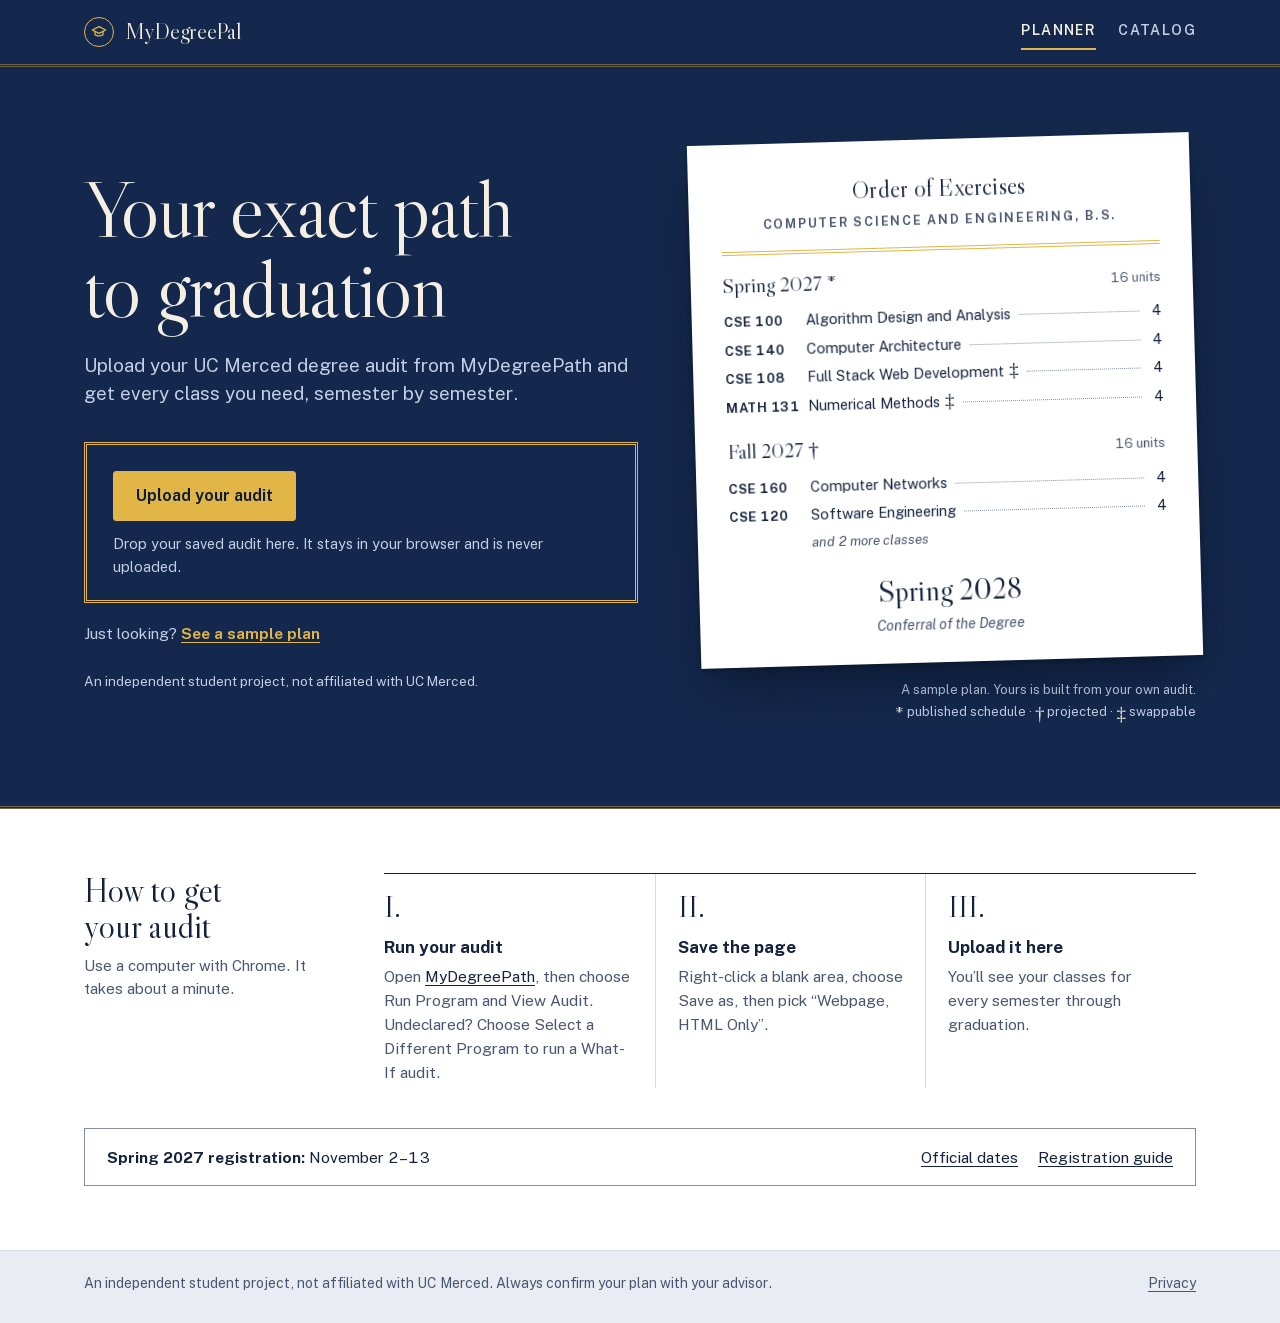
==== commit 7aed0483: "Apply finish-review fixes: ink-only units measure, cover morph, UC Merced lede, conferral order, leg" ====
--- a/index.html
+++ b/index.html
@@ -44,7 +44,7 @@
         <div class="wrap cover-grid">
           <div class="cover-copy">
             <h1 id="landing-title" tabindex="-1">Your exact path to graduation</h1>
-            <p class="lede">Upload your degree audit and get every class you need, semester by semester.</p>
+            <p class="lede">Upload your UC Merced degree audit from MyDegreePath and get every class you need, semester by semester.</p>
             <div class="dropzone" id="dropzone">
               <span class="btn btn-gold">Upload your audit</span>
               <input id="audit-file" type="file" accept=".html,.htm" aria-label="Upload your degree audit" aria-describedby="drop-hint">
@@ -52,6 +52,7 @@
             </div>
             <p class="upload-error" id="upload-error" role="alert" hidden></p>
             <p class="alt-action">Just looking? <button class="link-btn" id="sample-btn" type="button">See a sample plan</button></p>
+            <p class="cover-independent">An independent student project, not affiliated with UC Merced.</p>
           </div>
 
           <figure class="specimen">
@@ -63,22 +64,23 @@
               <ol>
                 <li><b>CSE 100</b><span class="lead"><span>Algorithm Design and Analysis</span></span><span>4</span></li>
                 <li><b>CSE 140</b><span class="lead"><span>Computer Architecture</span></span><span>4</span></li>
-                <li><b>CSE 108</b><span class="lead"><span>Full Stack Web Development ‡</span></span><span>4</span></li>
-                <li><b>MATH 131</b><span class="lead"><span>Numerical Methods ‡</span></span><span>4</span></li>
+                <li><b>CSE 108</b><span class="lead"><span>Full Stack Web Development</span><span class="glyph">‡</span></span><span>4</span></li>
+                <li><b>MATH 131</b><span class="lead"><span>Numerical Methods</span><span class="glyph">‡</span></span><span>4</span></li>
               </ol>
               <p class="term-head fall">Fall 2027 † <span>16 units</span></p>
               <ol class="fall">
                 <li><b>CSE 160</b><span class="lead"><span>Computer Networks</span></span><span>4</span></li>
                 <li><b>CSE 120</b><span class="lead"><span>Software Engineering</span></span><span>4</span></li>
               </ol>
-              <p class="conferral-line"><span class="smallcaps">Conferral of the Degree</span><strong>Spring 2028</strong></p>
+              <p class="more-line fall">and 2 more classes</p>
+              <p class="conferral-line"><strong>Spring 2028</strong><span>Conferral of the Degree</span></p>
             </div>
-            <figcaption>A sample plan. Yours is built from your own audit.</figcaption>
+            <figcaption>A sample plan. Yours is built from your own audit.<span class="key"><span class="glyph">*</span>published schedule · <span class="glyph">†</span>projected · <span class="glyph">‡</span>swappable</span></figcaption>
           </figure>
         </div>
       </div>
 
-      <div class="wrap">
+      <div class="paper-band"><div class="wrap">
         <div class="instructions">
           <div>
             <h2>How to get your audit</h2>
@@ -98,7 +100,7 @@
             <a href="https://registrar.ucmerced.edu/register" target="_blank" rel="noreferrer">Registration guide</a>
           </span>
         </div>
-      </div>
+      </div></div>
     </section>
 
     <section id="plan" class="plan" hidden></section>
--- a/css/style.css
+++ b/css/style.css
@@ -74,7 +74,7 @@
 .site-header :focus-visible, .cover :focus-visible, .plan-cover :focus-visible, .whatif :focus-visible { outline-color: var(--foil); }
 
 /* ---- footer: colophon ---------------------------------------------------------- */
-.site-footer { border-top: 1px solid var(--rule); margin-top: 72px; padding: 22px 0 28px; color: var(--ink-2); font-size: 14px; }
+.site-footer { margin-top: 0; padding: 22px 0 28px; color: var(--ink-2); font-size: 14px; }
 .site-footer .wrap { display: flex; justify-content: space-between; gap: 16px; flex-wrap: wrap; }
 .site-footer a { color: var(--ink-2); }
 
@@ -95,7 +95,7 @@
 .link-btn:hover { text-decoration-thickness: 2px; }
 
 /* ---- landing: the program cover ------------------------------------------------- */
-.cover { background: var(--cover); color: var(--ivory); border-bottom: 3px double var(--cover-line); overflow: hidden; }
+.cover { background: var(--cover); color: var(--ivory); border-bottom: 3px double var(--cover-line); overflow: hidden; view-transition-name: cover; }
 .cover-grid { display: grid; grid-template-columns: minmax(0, 1.05fr) minmax(0, .95fr); gap: 56px; align-items: center; padding-top: 72px; padding-bottom: 84px; }
 .cover h1 { font-family: var(--display); font-size: clamp(46px, 6.4vw, 80px); line-height: 1; letter-spacing: -.02em; color: var(--ivory); }
 .cover .lede { margin-top: 22px; font-size: 19px; line-height: 1.5; color: var(--ivory-2); max-width: 30em; }
@@ -113,6 +113,7 @@
 .upload-error { margin-top: 14px; padding: 12px 14px; background: var(--paper); color: var(--flag); font-size: 15px; font-weight: 550; border: 1px solid var(--flag); }
 .alt-action { margin-top: 18px; font-size: 15.5px; color: var(--ivory-2); }
 .alt-action .link-btn { color: var(--foil); }
+.cover-independent { margin-top: 26px; font-size: 13.5px; color: var(--ivory-2); }
 
 /* the opened program beside the cover: a real sample, set as a printed page */
 .specimen { margin: 0; position: relative; }
@@ -127,18 +128,23 @@
 .specimen .term-head span { font-family: var(--sans); font-size: 13px; color: var(--ink-2); }
 .specimen ol { list-style: none; margin: 6px 0 0; padding: 0; font-size: 14.5px; }
 .specimen li { display: grid; grid-template-columns: 74px minmax(0, 1fr) auto; gap: 8px; align-items: baseline; padding: 3px 0; }
-.specimen li b { font-weight: 650; font-size: 13px; letter-spacing: .04em; }
+.specimen li b { font-weight: 650; font-size: 13px; letter-spacing: .04em; white-space: nowrap; }
+.specimen .glyph { font-size: 19px; vertical-align: -4px; margin: 0 0 0 5px; }
+.specimen figcaption .glyph { color: var(--ivory); margin: 0 3px 0 0; }
 .specimen .lead { display: flex; align-items: baseline; min-width: 0; }
-.specimen .lead span { white-space: nowrap; overflow: hidden; text-overflow: ellipsis; }
+.specimen .lead > span:first-child { white-space: nowrap; overflow: hidden; text-overflow: ellipsis; }
 .specimen .lead::after { content: ""; flex: 1; min-width: 12px; margin: 0 4px 0 8px; border-bottom: 1.5px dotted var(--rule-strong); transform: translateY(-4px); }
 .specimen .conferral-line { margin-top: 18px; text-align: center; }
-.specimen .conferral-line span { display: block; color: var(--ink-2); }
-.specimen .conferral-line strong { display: block; font-family: var(--display); font-weight: 400; font-size: 30px; margin-top: 2px; }
+.specimen .conferral-line strong { display: block; font-family: var(--display); font-weight: 400; font-size: 30px; }
+.specimen .conferral-line span { display: block; color: var(--ink-2); font-style: italic; font-size: 14px; }
+.specimen .more-line { color: var(--ink-2); font-style: italic; font-size: 13.5px; padding: 3px 0 0 82px; }
 .specimen figcaption { margin-top: 18px; font-size: 13px; color: var(--ivory-2); text-align: right; }
+.specimen figcaption .key { display: block; margin-top: 2px; }
 
 .rule-double { height: 4px; border-top: 1px solid var(--foil); border-bottom: 1px solid var(--foil); }
 
 /* instructions and the registration slip */
+.paper-band { background: var(--paper); padding-bottom: 64px; border-bottom: 1px solid var(--rule); }
 .instructions { padding-top: 64px; display: grid; grid-template-columns: 260px minmax(0, 1fr); gap: 40px; }
 .instructions h2 { font-family: var(--display); font-size: 34px; line-height: 1.05; }
 .instructions h2 + p { margin-top: 10px; color: var(--ink-2); font-size: 15px; }
@@ -155,11 +161,11 @@
 .notice-links { display: flex; gap: 20px; }
 
 /* ---- plan: cover band, hood band, then the interior sheet ---------------------- */
-.plan-cover { background: var(--cover); color: var(--ivory); }
+.plan-cover { background: var(--cover); color: var(--ivory); view-transition-name: cover; }
 .plan-cover .wrap { display: grid; grid-template-columns: minmax(0, 1fr) auto; gap: 18px 32px; align-items: end; padding-top: 44px; padding-bottom: 36px; }
 .plan-cover h1 { font-family: var(--display); color: var(--ivory); letter-spacing: -.02em; }
 .plan-cover h1 .lead-in { display: block; font-size: clamp(22px, 2.6vw, 30px); color: var(--ivory-2); letter-spacing: -.005em; margin-bottom: 6px; }
-.plan-cover h1 .term { display: block; font-size: clamp(52px, 8.4vw, 104px); line-height: .95; }
+.plan-cover h1 .term { display: block; font-size: clamp(52px, 8vw, 96px); line-height: .95; }
 .plan-cover h1 .term-plain { display: block; font-size: clamp(40px, 5.6vw, 66px); line-height: 1; }
 .byline { margin-top: 18px; color: var(--foil); }
 .result-sub { margin-top: 10px; color: var(--ivory-2); max-width: 44em; font-size: 16px; }
@@ -173,27 +179,24 @@
 .head-actions { display: flex; gap: 10px; flex-wrap: wrap; }
 
 .hood { height: 14px; background: var(--hood); border-bottom: 1px solid rgba(20, 33, 61, .12); }
-.hood-caption { display: flex; justify-content: flex-end; padding-top: 8px; color: var(--ink-2); }
-.hood-caption i { display: inline-block; width: 10px; height: 10px; border-radius: 50%; background: var(--hood); border: 1px solid rgba(20, 33, 61, .35); margin-right: 8px; transform: translateY(1px); }
 
 .sheet {
-  background: var(--paper); margin-top: 14px; padding: 34px 40px 44px;
+  background: var(--paper); margin-top: 22px; margin-bottom: 64px; padding: 34px 40px 44px;
   box-shadow: 0 1px 2px rgba(20, 33, 61, .06), 0 18px 40px -24px rgba(20, 33, 61, .35);
 }
 
 /* units measure: earned, in progress, planned, against what the degree requires */
 .measure { display: grid; gap: 10px; }
-.bar { position: relative; display: flex; height: 12px; background: var(--ground); box-shadow: inset 0 0 0 1px var(--rule-strong); }
+.bar { position: relative; display: flex; height: 12px; gap: 3px; }
 .bar span { display: block; height: 100%; }
-.b-done { background: var(--cover); }
-.b-now { background: repeating-linear-gradient(135deg, var(--cover) 0 2px, #8796b3 2px 5px); }
-.b-plan { background: var(--hood); box-shadow: inset 0 0 0 1px rgba(20, 33, 61, .5); }
+.b-done { background: var(--ink); }
+.b-now { background: repeating-linear-gradient(135deg, var(--ink) 0 1.5px, transparent 1.5px 5px); box-shadow: inset 0 0 0 1.5px var(--ink); }
+.b-plan { box-shadow: inset 0 0 0 1.5px var(--ink); }
 .legend { display: flex; flex-wrap: wrap; gap: 6px 26px; font-size: 14.5px; color: var(--ink-2); }
 .legend b { color: var(--ink); font-weight: 700; }
-.legend i { display: inline-block; width: 12px; height: 12px; margin-right: 7px; transform: translateY(1px); box-shadow: inset 0 0 0 1px rgba(20, 33, 61, .5); }
-.legend .k-done { background: var(--cover); }
-.legend .k-now { background: repeating-linear-gradient(135deg, var(--cover) 0 2px, #8796b3 2px 5px); }
-.legend .k-plan { background: var(--hood); }
+.legend i { display: inline-block; width: 12px; height: 12px; margin-right: 7px; transform: translateY(1px); box-shadow: inset 0 0 0 1.5px var(--ink); }
+.legend .k-done { background: var(--ink); }
+.legend .k-now { background: repeating-linear-gradient(135deg, var(--ink) 0 1.5px, transparent 1.5px 5px); }
 
 .controls { display: flex; flex-wrap: wrap; gap: 16px 34px; align-items: flex-end; margin-top: 28px; padding: 18px 0; border-top: 1px solid var(--rule); border-bottom: 1px solid var(--rule); }
 .control label, .control .label { display: block; font-size: 12px; font-weight: 700; letter-spacing: .12em; text-transform: uppercase; color: var(--ink-2); margin-bottom: 7px; }
@@ -225,7 +228,7 @@
 .semester-head { display: flex; align-items: baseline; justify-content: space-between; gap: 12px; padding-bottom: 8px; border-bottom: 1px solid var(--ink); }
 .semester-head h2 { font-family: var(--display); font-size: 30px; letter-spacing: -.01em; display: flex; align-items: baseline; gap: 12px; }
 .semester-head .numeral { font-size: 18px; color: var(--ink-2); min-width: 2.2em; }
-.semester-head .mark { font-family: var(--sans); font-size: 20px; color: var(--ink-2); }
+.semester-head .mark { font-size: 26px; color: var(--ink-2); }
 .semester-meta { display: flex; align-items: baseline; gap: 16px; font-size: 14px; color: var(--ink-2); white-space: nowrap; }
 .semester-meta .smallcaps { font-size: 11.5px; }
 .semester-note { margin-top: 10px; padding: 9px 14px; background: #fbf6e8; font-size: 14.5px; }
@@ -239,10 +242,11 @@
 .c-code { font-weight: 700; font-size: 14px; letter-spacing: .05em; white-space: nowrap; }
 .c-main { min-width: 0; }
 .c-lead { display: flex; align-items: baseline; min-width: 0; }
-.c-title { font-weight: 500; font-size: 16.5px; white-space: nowrap; overflow: hidden; text-overflow: ellipsis; }
+.c-title { font-weight: 500; font-size: 16.5px; min-width: 0; }
 .c-lead::after { content: ""; flex: 1; min-width: 16px; margin: 0 0 0 10px; border-bottom: 1.5px dotted var(--rule-strong); transform: translateY(-5px); }
 .c-why { display: block; font-size: 14px; color: var(--ink-2); margin-top: 1px; }
 .c-tag { font-size: 11.5px; font-weight: 700; letter-spacing: .1em; text-transform: uppercase; color: var(--ink-2); white-space: nowrap; }
+.glyph { font-family: var(--display); font-size: 24px; line-height: 0; vertical-align: -5px; font-weight: 400; letter-spacing: 0; margin-right: 5px; color: var(--ink); }
 .c-units { text-align: right; font-weight: 650; font-size: 16px; }
 .chev { width: 14px; height: 14px; color: var(--ink-2); align-self: center; transition: transform 200ms var(--ease-out); }
 .course-row[aria-expanded="true"] { background: #f6f7fa; }
@@ -255,13 +259,12 @@
 .slot .c-code { font-style: italic; font-weight: 600; letter-spacing: 0; }
 
 .marks { margin-top: 26px; padding-top: 14px; border-top: 1px solid var(--rule); display: flex; flex-wrap: wrap; gap: 6px 24px; font-size: 13.5px; color: var(--ink-2); }
-.marks b { color: var(--ink); font-size: 15px; margin-right: 4px; }
+.marks b { font-family: var(--display); font-weight: 400; color: var(--ink); font-size: 24px; line-height: 0; vertical-align: -6px; margin-right: 6px; }
 
 .conferral { margin-top: 40px; text-align: center; }
 .conferral .rule-double { max-width: 260px; margin: 0 auto 18px; }
-.conferral p { color: var(--ink-2); }
-.conferral strong { display: block; font-family: var(--display); font-weight: 400; font-size: clamp(38px, 5vw, 56px); line-height: 1.05; margin-top: 6px; color: var(--ink); }
-.conferral .program { margin-top: 8px; font-style: italic; }
+.conferral strong { display: block; font-family: var(--display); font-weight: 400; font-size: clamp(38px, 5vw, 56px); line-height: 1.05; color: var(--ink); }
+.conferral p { margin-top: 8px; color: var(--ink-2); font-style: italic; }
 
 /* notes for candidates */
 .rail { display: grid; gap: 30px; position: sticky; top: 86px; padding-left: 28px; border-left: 1px solid var(--rule); }
@@ -286,6 +289,9 @@
 .unfold .semester:nth-child(n+5) { animation-delay: 420ms; }
 .unfold .conferral { animation-delay: 480ms; }
 @keyframes unfold { from { opacity: 0; transform: translateY(14px); clip-path: inset(0 0 40% 0); } to { opacity: 1; transform: none; clip-path: inset(0); } }
+/* the cover closes upward into the plan's band */
+::view-transition-group(cover) { animation-duration: 420ms; animation-timing-function: var(--ease-out); }
+::view-transition-old(cover), ::view-transition-new(cover) { height: 100%; object-fit: cover; object-position: top; }
 ::view-transition-old(root), ::view-transition-new(root) { animation-duration: 260ms; animation-timing-function: var(--ease-out); }
 
 /* ---- catalog and article pages ------------------------------------------------- */
@@ -302,14 +308,14 @@
 .catalog-list summary { display: grid; grid-template-columns: 104px minmax(0, 1fr) 70px; gap: 12px; align-items: baseline; padding: 12px 4px; cursor: pointer; list-style: none; transition: background-color 160ms var(--ease-out); }
 .catalog-list summary::-webkit-details-marker { display: none; }
 .catalog-list summary:hover, .catalog-list details[open] summary { background: #f6f7fa; }
-.catalog-list .c-lead .mark { margin-left: 8px; color: var(--ink-2); font-weight: 700; }
+.catalog-list .c-lead .mark { margin-left: 8px; font-family: var(--display); font-size: 19px; color: var(--ink-2); }
 .catalog-units { text-align: right; color: var(--ink-2); font-size: 14px; white-space: nowrap; }
 .catalog-body { padding: 4px 18px 18px 120px; color: var(--ink-2); font-size: 15px; display: grid; gap: 8px; background: #f6f7fa; }
 .catalog-body p { max-width: 68ch; }
 .catalog-body b { color: var(--ink); font-weight: 650; }
 .catalog-empty { padding: 22px 4px; color: var(--ink-2); border-top: 1px solid var(--ink); }
 .catalog-note { margin-top: 18px; font-size: 13.5px; color: var(--ink-2); }
-.catalog-note b { color: var(--ink); }
+.catalog-note b { font-family: var(--display); font-weight: 400; font-size: 18px; color: var(--ink); }
 .more { display: flex; justify-content: center; margin-top: 22px; }
 
 .article { max-width: 68ch; }
@@ -334,13 +340,13 @@
   .cover .lede { font-size: 17px; }
   .dropzone { padding: 20px 18px 18px; }
   .specimen-page { padding: 22px 18px 20px; transform: rotate(-1deg); }
-  .specimen ol li:nth-child(n+4), .specimen .fall { display: none; }
-  .specimen li { grid-template-columns: 66px minmax(0, 1fr) auto; font-size: 14px; }
+  .specimen .fall { display: none; }
+  .specimen li { grid-template-columns: 76px minmax(0, 1fr) auto; font-size: 14px; }
   .steps { grid-template-columns: minmax(0, 1fr); }
   .steps li, .steps li + li { padding: 16px 0 14px; border-left: 0; }
   .steps li + li { border-top: 1px solid var(--rule); }
   .notice { padding: 14px 16px; }
-  .sheet { margin: 10px -16px 0; padding: 22px 16px 32px; }
+  .sheet { margin: 10px -16px 0; padding: 22px 16px 40px; }
   .plan-cover .wrap { padding-top: 30px; padding-bottom: 26px; }
   .seal { width: 62px; height: 62px; font-size: 10px; }
   .controls { gap: 16px; }
@@ -371,9 +377,10 @@
   ::view-transition-old(root), ::view-transition-new(root) { animation: none !important; }
 }
 
+@page { margin: 14mm; }
 @media print {
   body { background: #fff; font-size: 11.5pt; }
-  .site-header, .site-footer, .controls, .head-actions, .fix, .whatif .btn, .chev, .swap, .rail .no-print, .hood-caption { display: none !important; }
+  .site-header, .site-footer, .controls, .head-actions, .fix, .whatif .btn, .chev, .swap, .rail .no-print { display: none !important; }
   .plan-cover { background: #fff; color: var(--ink); border-bottom: 3px double var(--ink); }
   .plan-cover h1, .plan-cover h1 .lead-in, .result-sub, .standing { color: var(--ink); }
   .byline { color: var(--ink-2); }
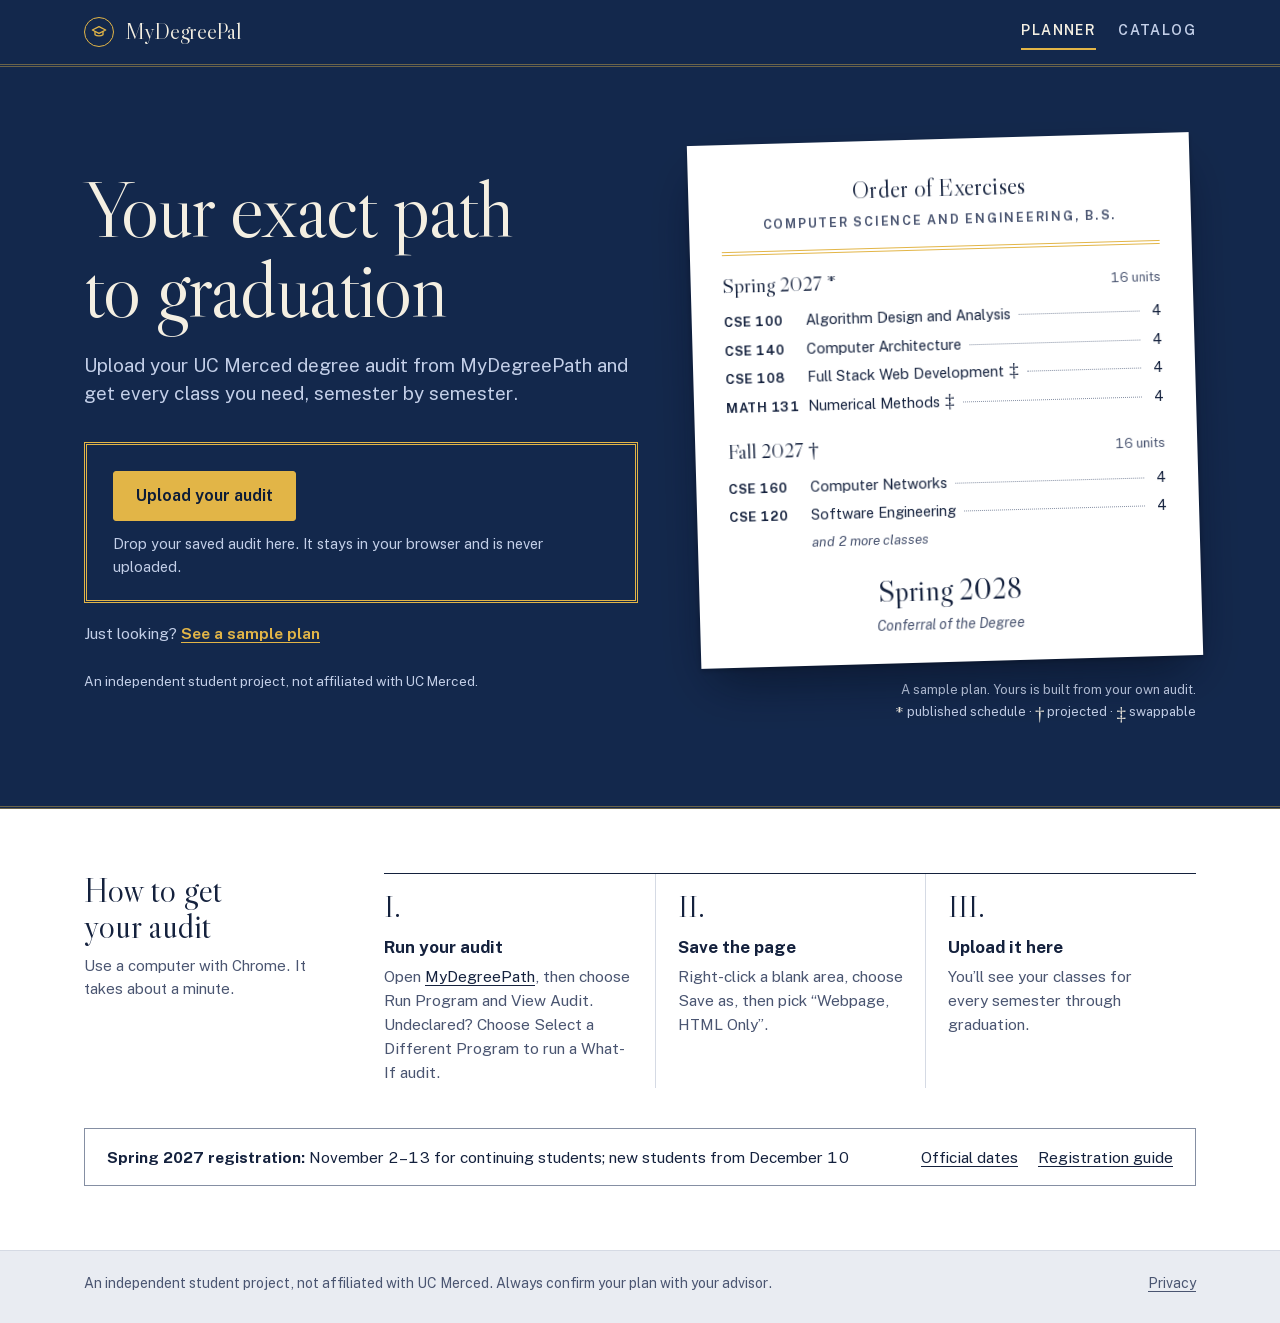
==== commit 9131d960: "Ground the plan in UC Merced policy: official rules + Spring 2027 dates panels, WRI 001 needs C, 9-s" ====
--- a/index.html
+++ b/index.html
@@ -94,7 +94,7 @@
         </div>
 
         <div class="notice">
-          <span><strong>Spring 2027 registration:</strong> November 2–13</span>
+          <span><strong>Spring 2027 registration:</strong> November 2–13 for continuing students; new students from December 10</span>
           <span class="notice-links">
             <a href="https://registrar.ucmerced.edu/schedules/academic-calendar/academic-calendar-2026-2027" target="_blank" rel="noreferrer">Official dates</a>
             <a href="https://registrar.ucmerced.edu/register" target="_blank" rel="noreferrer">Registration guide</a>
--- a/css/style.css
+++ b/css/style.css
@@ -273,6 +273,9 @@
 .panel ul { margin: 0; padding-left: 18px; display: grid; gap: 7px; color: var(--ink-2); }
 .panel p { color: var(--ink-2); }
 .panel p + ul { margin-top: 8px; }
+.panel .source { margin-top: 10px; font-size: 13.5px; }
+.panel .source a { color: var(--ink-2); }
+.control-hint { margin-top: 6px; font-size: 13px; color: var(--ink-2); }
 
 .done { padding: 34px 0 10px; text-align: center; }
 .done h2 { font-family: var(--display); font-size: 34px; }
